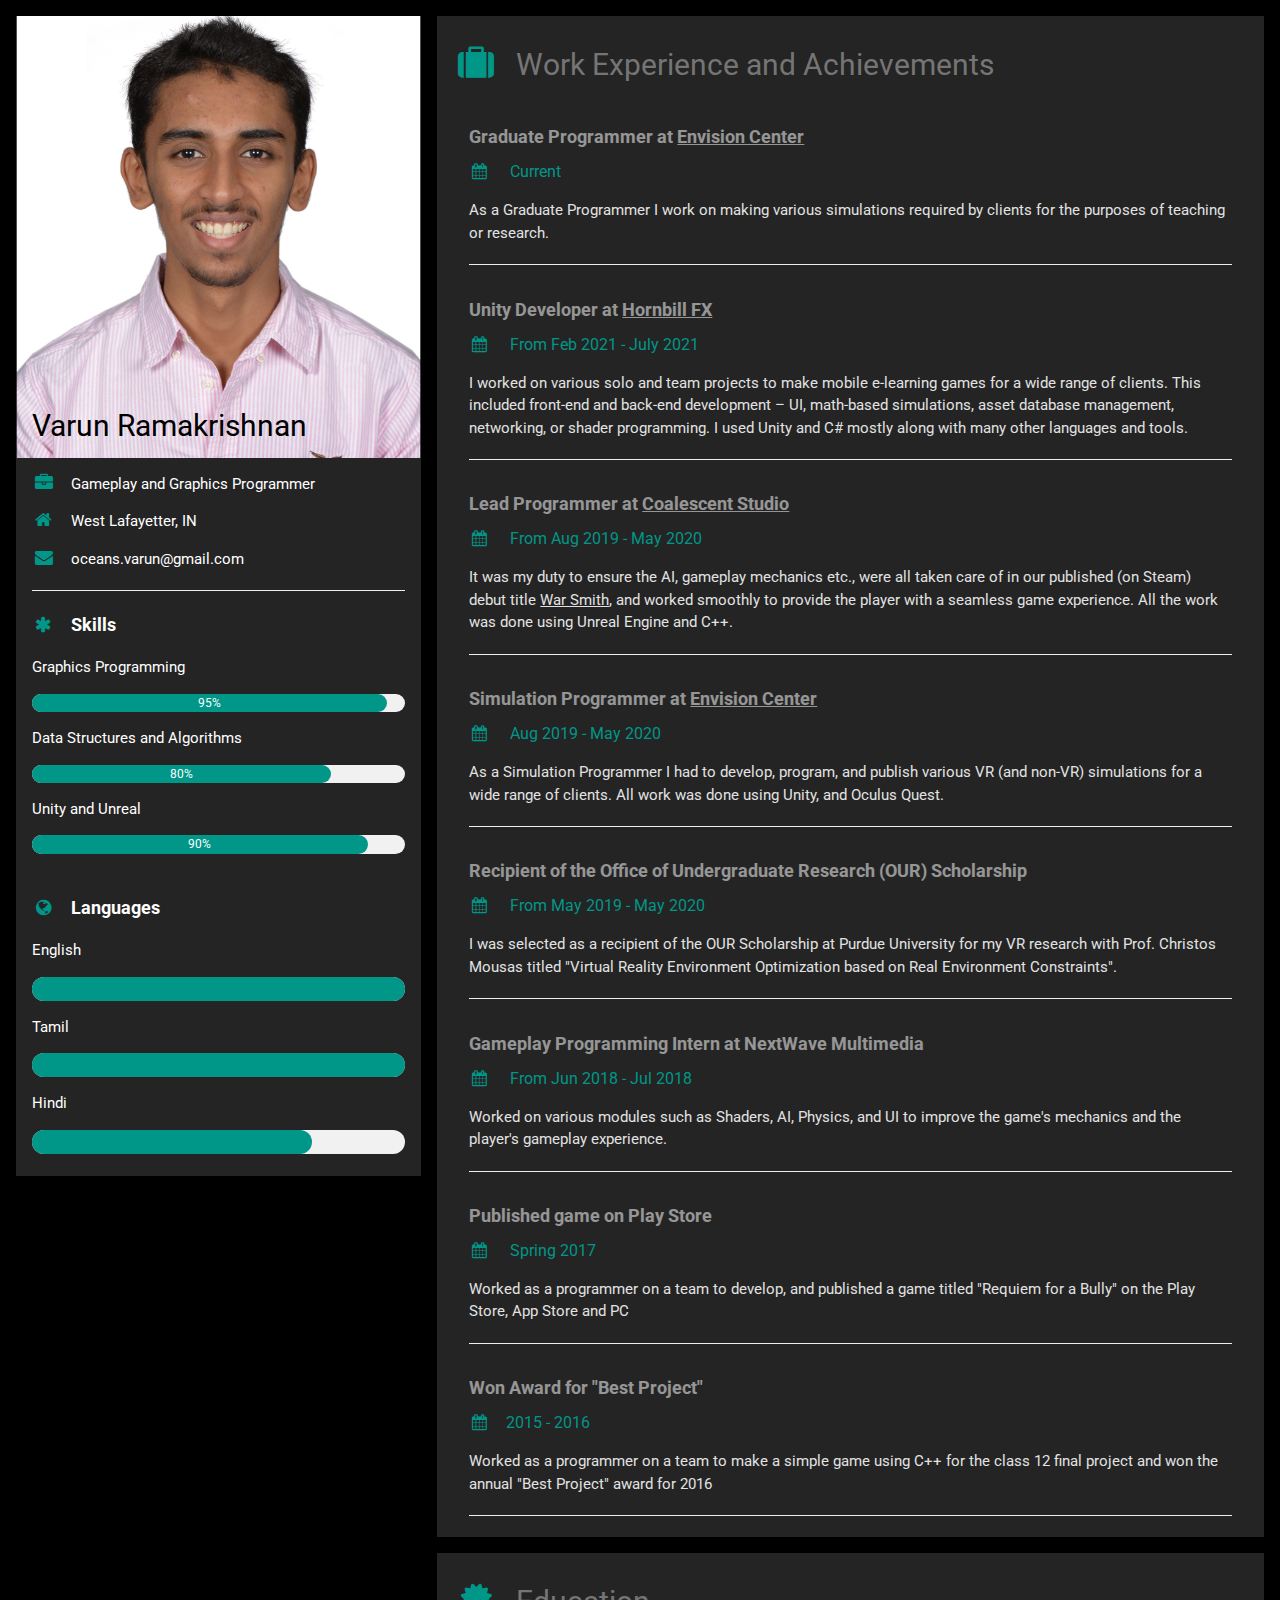
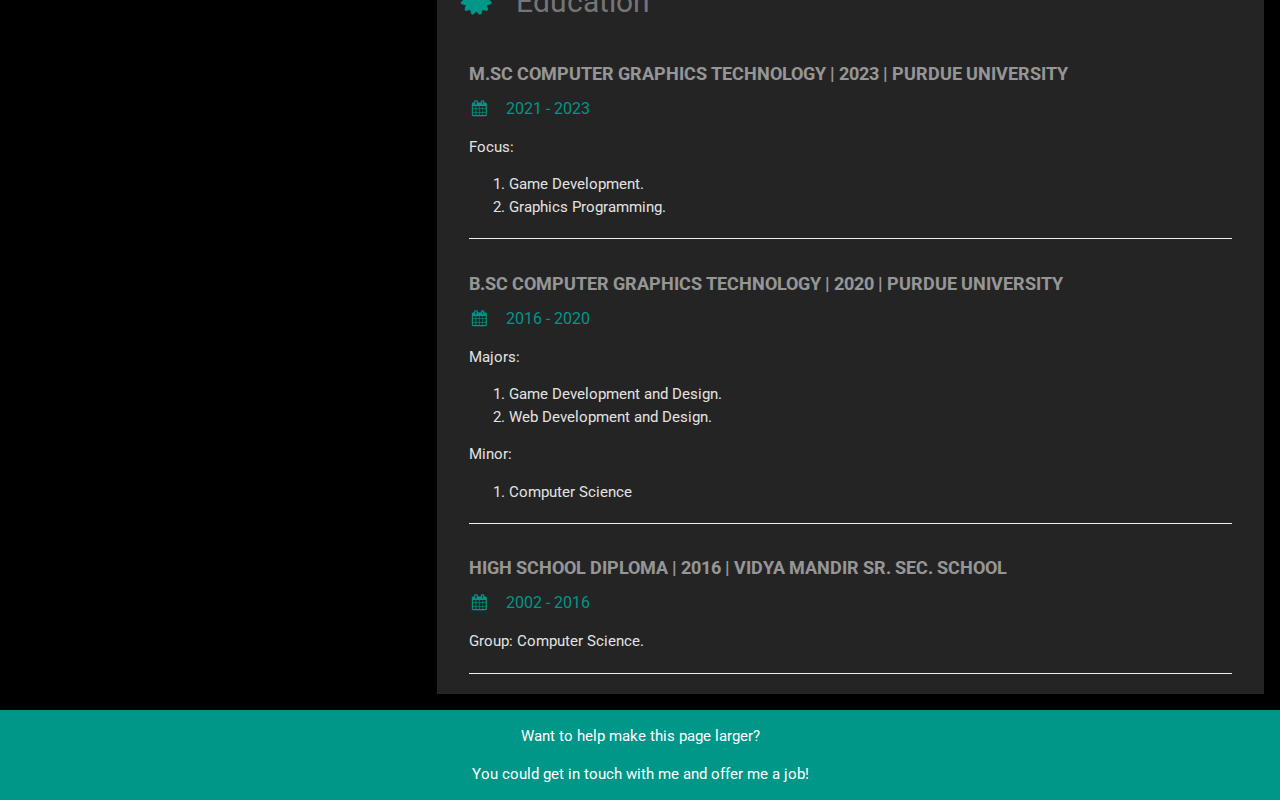
==== inner/Resume.html @ ffc676df "Updated year" ====
<!DOCTYPE html>
<html>
<title>My Resume</title>
<meta charset="UTF-8">
<meta name="viewport" content="width=device-width, initial-scale=1">
<link rel="stylesheet" href="https://www.w3schools.com/w3css/4/w3.css">
<link rel='stylesheet' href='https://fonts.googleapis.com/css?family=Roboto'>
<link rel="stylesheet" href="https://cdnjs.cloudflare.com/ajax/libs/font-awesome/4.7.0/css/font-awesome.min.css">
<style>
  html,body,h1,h2,h3,h4,h5,h6 {font-family: "Roboto", sans-serif}
  body, html{
    background-color: black;
		color: rgb(226, 226, 226);
  }
  .grey {
    background-color: rgb(36, 36, 36);
  }
</style>
<body>

<!-- Page Container -->
<div class="w3-content w3-margin-top" style="max-width:1400px;">

  <!-- The Grid -->
  <div class="w3-row-padding">
  
    <!-- Left Column -->
    <div class="w3-third">
    
      <div class="grey w3-text-white w3-card-4">
        <div class="w3-display-container">
          <img src="images/Resume.JPG" style="width:100%" alt="Varun Ramakrishnan">
          <div class="w3-display-bottomleft w3-container w3-text-black">
            <h2>Varun Ramakrishnan</h2>
          </div>
        </div>
        <div class="w3-container">
          <p><i class="fa fa-briefcase fa-fw w3-margin-right w3-large w3-text-teal"></i>Gameplay and Graphics Programmer</p>
          <p><i class="fa fa-home fa-fw w3-margin-right w3-large w3-text-teal"></i>West Lafayetter, IN</p>
          <p><i class="fa fa-envelope fa-fw w3-margin-right w3-large w3-text-teal"></i>oceans.varun@gmail.com</p>
          <hr/>

          <p class="w3-large"><b><i class="fa fa-asterisk fa-fw w3-margin-right w3-text-teal"></i>Skills</b></p>
          <p>Graphics Programming</p>
          <div class="w3-light-grey w3-round-xlarge w3-small">
            <div class="w3-container w3-center w3-round-xlarge w3-teal" style="width:95%">95%</div>
          </div>
          <p>Data Structures and Algorithms</p>
          <div class="w3-light-grey w3-round-xlarge w3-small">
            <div class="w3-container w3-center w3-round-xlarge w3-teal" style="width:80%">80%</div>
          </div>
          <p>Unity and Unreal</p>
          <div class="w3-light-grey w3-round-xlarge w3-small">
            <div class="w3-container w3-center w3-round-xlarge w3-teal" style="width:90%">90%</div>
          </div>
          <br>
          <p class="w3-large w3-text-theme"><b><i class="fa fa-globe fa-fw w3-margin-right w3-text-teal"></i>Languages</b></p>
          <p>English</p>
          <div class="w3-light-grey w3-round-xlarge">
            <div class="w3-round-xlarge w3-teal" style="height:24px;width:100%"></div>
          </div>
          <p>Tamil</p>
          <div class="w3-light-grey w3-round-xlarge">
            <div class="w3-round-xlarge w3-teal" style="height:24px;width:100%"></div>
          </div>
          <p>Hindi</p>
          <div class="w3-light-grey w3-round-xlarge">
            <div class="w3-round-xlarge w3-teal" style="height:24px;width:75%"></div>
          </div>
          <br>
        </div>
      </div><br>

    <!-- End Left Column -->
    </div>

    <!-- Right Column -->
    <div class="w3-twothird">
    
      <div class="grey w3-container w3-card-2 w3-margin-bottom">
        <h2 class="w3-text-grey w3-padding-16"><i class="fa fa-suitcase fa-fw w3-margin-right w3-xxlarge w3-text-teal"></i>Work Experience and Achievements</h2>
        <div class="w3-container">
          <h5 class="w3-opacity"><b>Graduate Programmer at <a href="https://www.ecshowcase.com/">Envision Center</a></b></h5>
          <h6 class="w3-text-teal"><i class="fa fa-calendar fa-fw w3-margin-right"></i> Current </h6>
          <p>As a Graduate Programmer I work on making various simulations required by clients for the purposes of teaching or research.</p>
          <hr/>
        </div>
        <div class="w3-container">
          <h5 class="w3-opacity"><b>Unity Developer at <a href="https://www.hornbillfx.com/">Hornbill FX</a></b></h5>
          <h6 class="w3-text-teal"><i class="fa fa-calendar fa-fw w3-margin-right"></i> From Feb 2021 - July 2021</h6>
          <p>I worked on various solo and team projects to make mobile e-learning games for a wide range of clients. This included front-end and back-end development – UI, 
            math-based simulations, asset database management, networking, or shader programming. I used Unity and C# mostly along with many other languages and tools.</p>
          <hr/>
        </div>
        <div class="w3-container">
          <h5 class="w3-opacity"><b>Lead Programmer at <a href="http://coalescentstudio.com/">Coalescent Studio</a></b></h5>
          <h6 class="w3-text-teal"><i class="fa fa-calendar fa-fw w3-margin-right"></i> From Aug 2019 - May 2020</h6>
          <p>It was my duty to ensure the AI, gameplay mechanics etc., were all taken care of in our
            published (on Steam) debut title <a href="https://store.steampowered.com/app/1269250/War_Smith/">War Smith</a>, and worked smoothly to provide the player with
            a seamless game experience. All the work was done using Unreal Engine and C++.</p>
          <hr/>
        </div>
        <div class="w3-container">
          <h5 class="w3-opacity"><b>Simulation Programmer at <a href="https://www.ecshowcase.com/">Envision Center</a></b></h5>
          <h6 class="w3-text-teal"><i class="fa fa-calendar fa-fw w3-margin-right"></i> Aug 2019 - May 2020</h6>
          <p>As a Simulation Programmer I had to develop, program, and publish various VR (and non-VR)
            simulations for a wide range of clients. All work was done using Unity, and Oculus Quest.</p>
          <hr/>
        </div>
        <div class="w3-container">
          <h5 class="w3-opacity"><b>Recipient of the Office of Undergraduate Research (OUR) Scholarship</b></h5>
          <h6 class="w3-text-teal"><i class="fa fa-calendar fa-fw w3-margin-right"></i> From May 2019 - May 2020</h6>
          <p> I was selected as a recipient of the OUR Scholarship at Purdue University for my VR research with Prof. Christos Mousas
            titled "Virtual Reality Environment Optimization based on Real Environment Constraints".</p>
          <hr/>
        </div>
        <div class="w3-container">
          <h5 class="w3-opacity"><b>Gameplay Programming Intern at NextWave Multimedia</b></h5>
          <h6 class="w3-text-teal"><i class="fa fa-calendar fa-fw w3-margin-right"></i> From Jun 2018 - Jul 2018</h6>
          <p> Worked on various modules such as Shaders, AI, Physics, and UI to improve the game's mechanics and the player's gameplay experience.</p>
          <hr/>
        </div>
        <div class="w3-container">
          <h5 class="w3-opacity"><b>Published game on Play Store</b></h5>
          <h6 class="w3-text-teal"><i class="fa fa-calendar fa-fw w3-margin-right"></i> Spring 2017 </h6>
          <p>Worked as a programmer on a team to develop, and published a game titled "Requiem for a Bully" on the Play Store, App Store and PC</p>
          <hr/>
        </div>
        <div class="w3-container">
          <h5 class="w3-opacity"><b>Won Award for "Best Project"</b></h5>
          <h6 class="w3-text-teal"><i class="fa fa-calendar fa-fw w3-margin-right"></i>2015 - 2016</h6>
          <p>Worked as a programmer on a team to make a simple game using C++ for the class 12 final project and won the annual "Best Project" award for 2016</p>
          <hr/>
        </div>
      </div>

      <div class="grey w3-container w3-card-2">
        <h2 class="w3-text-grey w3-padding-16"><i class="fa fa-certificate fa-fw w3-margin-right w3-xxlarge w3-text-teal"></i>Education</h2>
        <div class="w3-container">
          <h5 class="w3-opacity"><b>M.SC COMPUTER GRAPHICS TECHNOLOGY | 2023 | PURDUE UNIVERSITY</b></h5>
          <h6 class="w3-text-teal"><i class="fa fa-calendar fa-fw w3-margin-right"></i>2021 - 2023</h6>
          <p>Focus:
            <ol>
              <li>Game Development.</li>
              <li>Graphics Programming.</li>
            </ol>
          </p>
          <hr/>
        </div>
        <div class="w3-container">
          <h5 class="w3-opacity"><b>B.SC COMPUTER GRAPHICS TECHNOLOGY | 2020 | PURDUE UNIVERSITY</b></h5>
          <h6 class="w3-text-teal"><i class="fa fa-calendar fa-fw w3-margin-right"></i>2016 - 2020</h6>
          <p>Majors:
            <ol>
              <li>Game Development and Design.</li>
              <li>Web Development and Design.</li>
            </ol>
          </p>
          <p>Minor:
            <ol>
              <li>Computer Science</li>
            </ol>
          </p>
          <hr/>
        </div>
        <div class="w3-container">
          <h5 class="w3-opacity"><b>HIGH SCHOOL DIPLOMA | 2016 | VIDYA MANDIR SR. SEC. SCHOOL</b></h5>
          <h6 class="w3-text-teal"><i class="fa fa-calendar fa-fw w3-margin-right"></i>2002 - 2016</h6>
          <p>Group: Computer Science.</p>
          <hr/>
        </div>
      </div>

    <!-- End Right Column -->
    </div>
    
  <!-- End Grid -->
  </div>
  
  <!-- End Page Container -->
</div>

<footer class="w3-container w3-teal w3-center w3-margin-top">
  <p>Want to help make this page larger?</p>
  <p>You could get in touch with me and offer me a job!</p>
</footer>

</body>
</html>
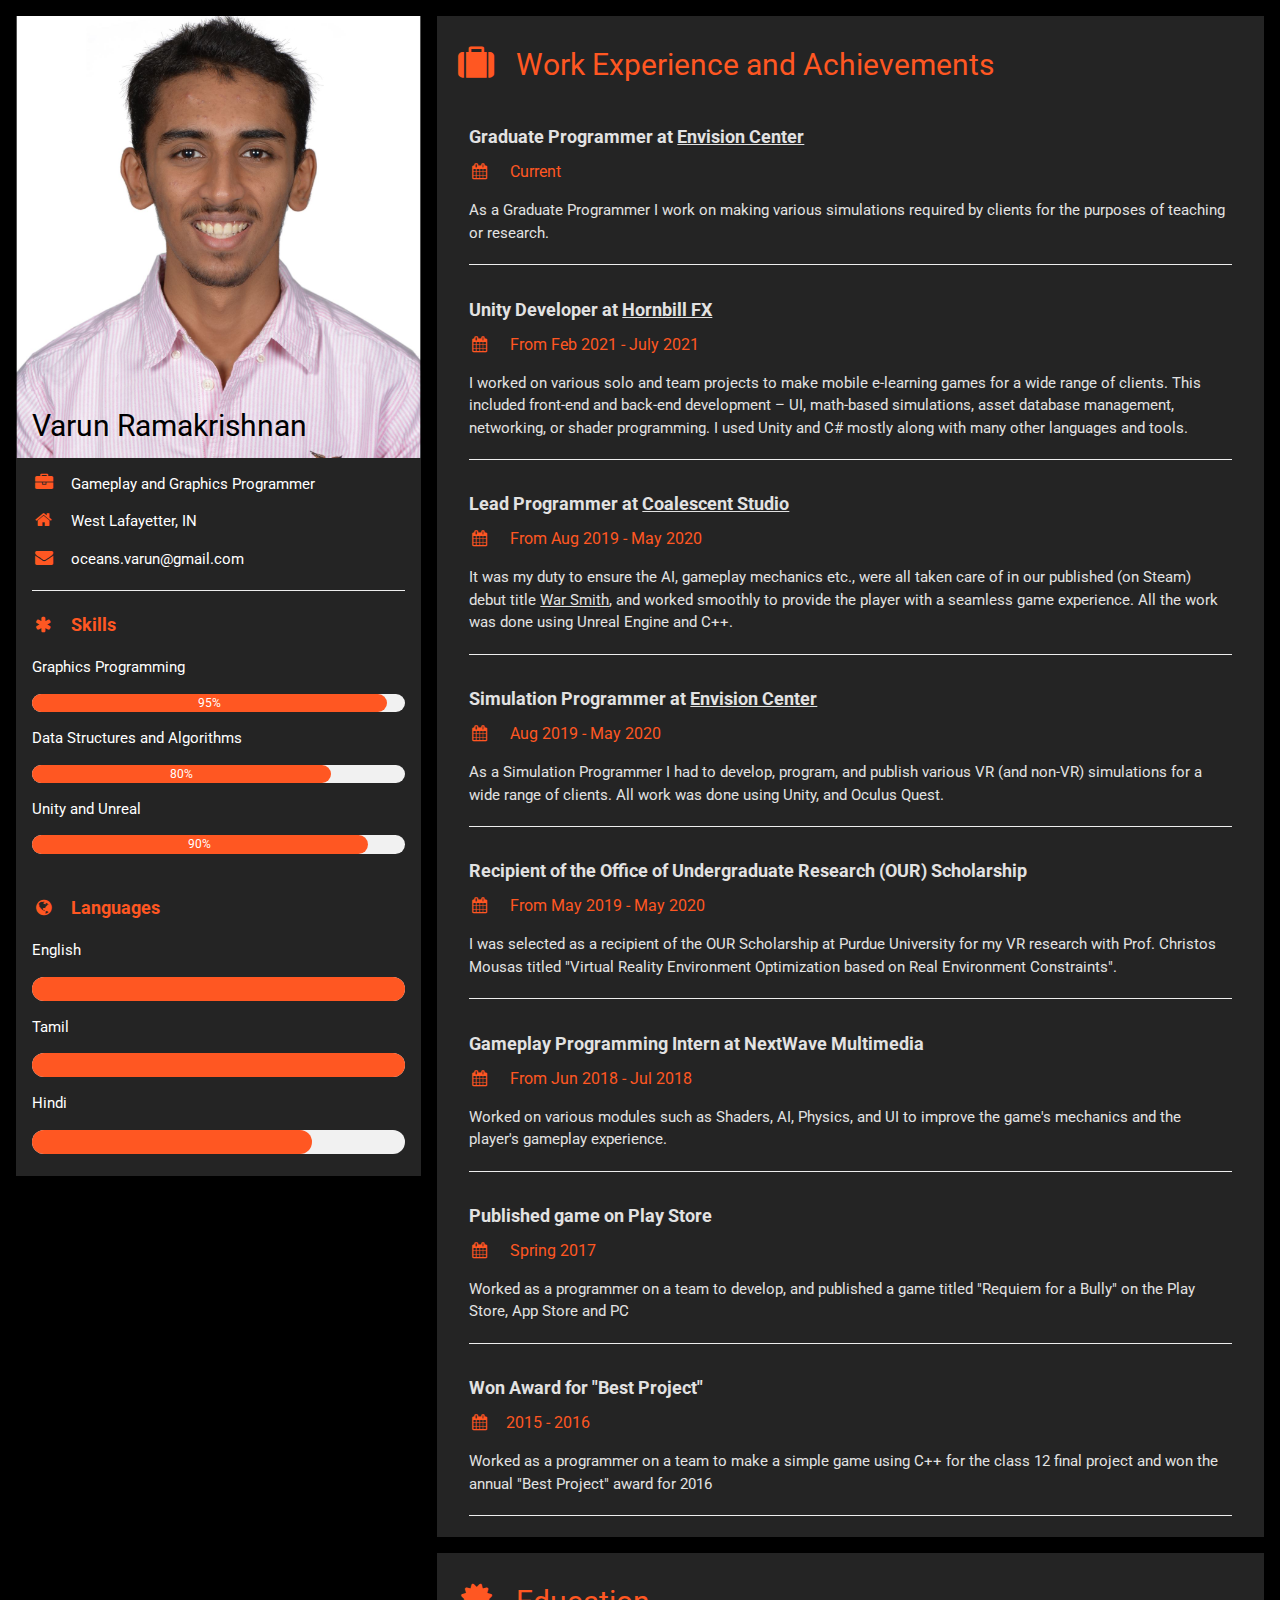
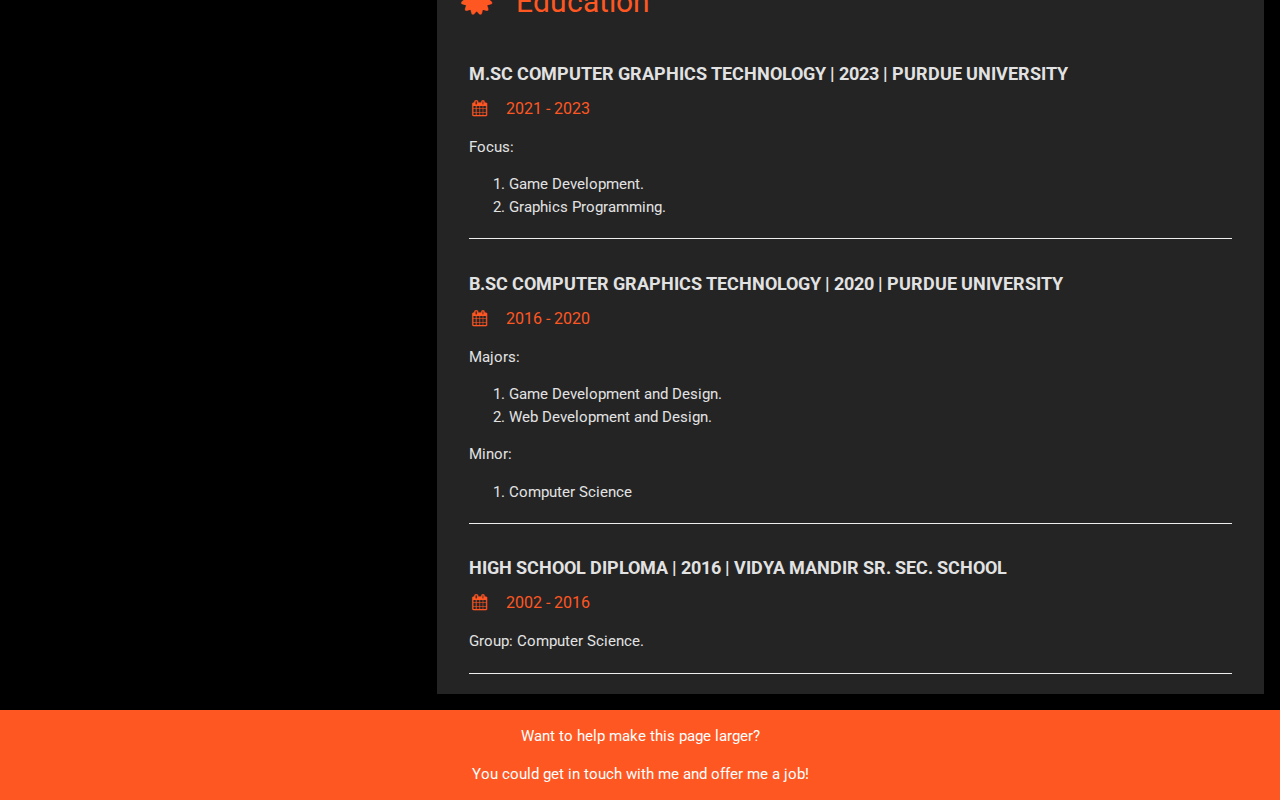
==== commit 83fd9a1a: "Updated dark mode" ====
--- a/inner/Resume.html
+++ b/inner/Resume.html
@@ -35,37 +35,37 @@
           </div>
         </div>
         <div class="w3-container">
-          <p><i class="fa fa-briefcase fa-fw w3-margin-right w3-large w3-text-teal"></i>Gameplay and Graphics Programmer</p>
-          <p><i class="fa fa-home fa-fw w3-margin-right w3-large w3-text-teal"></i>West Lafayetter, IN</p>
-          <p><i class="fa fa-envelope fa-fw w3-margin-right w3-large w3-text-teal"></i>oceans.varun@gmail.com</p>
+          <p><i class="fa fa-briefcase fa-fw w3-margin-right w3-large w3-text-deep-orange"></i>Gameplay and Graphics Programmer</p>
+          <p><i class="fa fa-home fa-fw w3-margin-right w3-large w3-text-deep-orange"></i>West Lafayetter, IN</p>
+          <p><i class="fa fa-envelope fa-fw w3-margin-right w3-large w3-text-deep-orange"></i>oceans.varun@gmail.com</p>
           <hr/>
 
-          <p class="w3-large"><b><i class="fa fa-asterisk fa-fw w3-margin-right w3-text-teal"></i>Skills</b></p>
+          <p class="w3-large w3-text-deep-orange"><b><i class="fa fa-asterisk fa-fw w3-margin-right w3-text-deep-orange"></i>Skills</b></p>
           <p>Graphics Programming</p>
           <div class="w3-light-grey w3-round-xlarge w3-small">
-            <div class="w3-container w3-center w3-round-xlarge w3-teal" style="width:95%">95%</div>
+            <div class="w3-container w3-center w3-round-xlarge w3-deep-orange" style="width:95%">95%</div>
           </div>
           <p>Data Structures and Algorithms</p>
           <div class="w3-light-grey w3-round-xlarge w3-small">
-            <div class="w3-container w3-center w3-round-xlarge w3-teal" style="width:80%">80%</div>
+            <div class="w3-container w3-center w3-round-xlarge w3-deep-orange" style="width:80%">80%</div>
           </div>
           <p>Unity and Unreal</p>
           <div class="w3-light-grey w3-round-xlarge w3-small">
-            <div class="w3-container w3-center w3-round-xlarge w3-teal" style="width:90%">90%</div>
+            <div class="w3-container w3-center w3-round-xlarge w3-deep-orange" style="width:90%">90%</div>
           </div>
           <br>
-          <p class="w3-large w3-text-theme"><b><i class="fa fa-globe fa-fw w3-margin-right w3-text-teal"></i>Languages</b></p>
+          <p class="w3-large w3-text-deep-orange"><b><i class="fa fa-globe fa-fw w3-margin-right w3-text-deep-orange"></i>Languages</b></p>
           <p>English</p>
           <div class="w3-light-grey w3-round-xlarge">
-            <div class="w3-round-xlarge w3-teal" style="height:24px;width:100%"></div>
+            <div class="w3-round-xlarge w3-deep-orange" style="height:24px;width:100%"></div>
           </div>
           <p>Tamil</p>
           <div class="w3-light-grey w3-round-xlarge">
-            <div class="w3-round-xlarge w3-teal" style="height:24px;width:100%"></div>
+            <div class="w3-round-xlarge w3-deep-orange" style="height:24px;width:100%"></div>
           </div>
           <p>Hindi</p>
           <div class="w3-light-grey w3-round-xlarge">
-            <div class="w3-round-xlarge w3-teal" style="height:24px;width:75%"></div>
+            <div class="w3-round-xlarge w3-deep-orange" style="height:24px;width:75%"></div>
           </div>
           <br>
         </div>
@@ -78,67 +78,67 @@
     <div class="w3-twothird">
     
       <div class="grey w3-container w3-card-2 w3-margin-bottom">
-        <h2 class="w3-text-grey w3-padding-16"><i class="fa fa-suitcase fa-fw w3-margin-right w3-xxlarge w3-text-teal"></i>Work Experience and Achievements</h2>
+        <h2 class="w3-text-deep-orange w3-padding-16"><i class="fa fa-suitcase fa-fw w3-margin-right w3-xxlarge w3-text-deep-orange"></i>Work Experience and Achievements</h2>
         <div class="w3-container">
-          <h5 class="w3-opacity"><b>Graduate Programmer at <a href="https://www.ecshowcase.com/">Envision Center</a></b></h5>
-          <h6 class="w3-text-teal"><i class="fa fa-calendar fa-fw w3-margin-right"></i> Current </h6>
+          <h5 ><b>Graduate Programmer at <a href="https://www.ecshowcase.com/">Envision Center</a></b></h5>
+          <h6 class="w3-text-deep-orange"><i class="fa fa-calendar fa-fw w3-margin-right"></i> Current </h6>
           <p>As a Graduate Programmer I work on making various simulations required by clients for the purposes of teaching or research.</p>
           <hr/>
         </div>
         <div class="w3-container">
-          <h5 class="w3-opacity"><b>Unity Developer at <a href="https://www.hornbillfx.com/">Hornbill FX</a></b></h5>
-          <h6 class="w3-text-teal"><i class="fa fa-calendar fa-fw w3-margin-right"></i> From Feb 2021 - July 2021</h6>
+          <h5 ><b>Unity Developer at <a href="https://www.hornbillfx.com/">Hornbill FX</a></b></h5>
+          <h6 class="w3-text-deep-orange"><i class="fa fa-calendar fa-fw w3-margin-right"></i> From Feb 2021 - July 2021</h6>
           <p>I worked on various solo and team projects to make mobile e-learning games for a wide range of clients. This included front-end and back-end development – UI, 
             math-based simulations, asset database management, networking, or shader programming. I used Unity and C# mostly along with many other languages and tools.</p>
           <hr/>
         </div>
         <div class="w3-container">
-          <h5 class="w3-opacity"><b>Lead Programmer at <a href="http://coalescentstudio.com/">Coalescent Studio</a></b></h5>
-          <h6 class="w3-text-teal"><i class="fa fa-calendar fa-fw w3-margin-right"></i> From Aug 2019 - May 2020</h6>
+          <h5 ><b>Lead Programmer at <a href="http://coalescentstudio.com/">Coalescent Studio</a></b></h5>
+          <h6 class="w3-text-deep-orange"><i class="fa fa-calendar fa-fw w3-margin-right"></i> From Aug 2019 - May 2020</h6>
           <p>It was my duty to ensure the AI, gameplay mechanics etc., were all taken care of in our
             published (on Steam) debut title <a href="https://store.steampowered.com/app/1269250/War_Smith/">War Smith</a>, and worked smoothly to provide the player with
             a seamless game experience. All the work was done using Unreal Engine and C++.</p>
           <hr/>
         </div>
         <div class="w3-container">
-          <h5 class="w3-opacity"><b>Simulation Programmer at <a href="https://www.ecshowcase.com/">Envision Center</a></b></h5>
-          <h6 class="w3-text-teal"><i class="fa fa-calendar fa-fw w3-margin-right"></i> Aug 2019 - May 2020</h6>
+          <h5 ><b>Simulation Programmer at <a href="https://www.ecshowcase.com/">Envision Center</a></b></h5>
+          <h6 class="w3-text-deep-orange"><i class="fa fa-calendar fa-fw w3-margin-right"></i> Aug 2019 - May 2020</h6>
           <p>As a Simulation Programmer I had to develop, program, and publish various VR (and non-VR)
             simulations for a wide range of clients. All work was done using Unity, and Oculus Quest.</p>
           <hr/>
         </div>
         <div class="w3-container">
-          <h5 class="w3-opacity"><b>Recipient of the Office of Undergraduate Research (OUR) Scholarship</b></h5>
-          <h6 class="w3-text-teal"><i class="fa fa-calendar fa-fw w3-margin-right"></i> From May 2019 - May 2020</h6>
+          <h5 ><b>Recipient of the Office of Undergraduate Research (OUR) Scholarship</b></h5>
+          <h6 class="w3-text-deep-orange"><i class="fa fa-calendar fa-fw w3-margin-right"></i> From May 2019 - May 2020</h6>
           <p> I was selected as a recipient of the OUR Scholarship at Purdue University for my VR research with Prof. Christos Mousas
             titled "Virtual Reality Environment Optimization based on Real Environment Constraints".</p>
           <hr/>
         </div>
         <div class="w3-container">
-          <h5 class="w3-opacity"><b>Gameplay Programming Intern at NextWave Multimedia</b></h5>
-          <h6 class="w3-text-teal"><i class="fa fa-calendar fa-fw w3-margin-right"></i> From Jun 2018 - Jul 2018</h6>
+          <h5 ><b>Gameplay Programming Intern at NextWave Multimedia</b></h5>
+          <h6 class="w3-text-deep-orange"><i class="fa fa-calendar fa-fw w3-margin-right"></i> From Jun 2018 - Jul 2018</h6>
           <p> Worked on various modules such as Shaders, AI, Physics, and UI to improve the game's mechanics and the player's gameplay experience.</p>
           <hr/>
         </div>
         <div class="w3-container">
-          <h5 class="w3-opacity"><b>Published game on Play Store</b></h5>
-          <h6 class="w3-text-teal"><i class="fa fa-calendar fa-fw w3-margin-right"></i> Spring 2017 </h6>
+          <h5 ><b>Published game on Play Store</b></h5>
+          <h6 class="w3-text-deep-orange"><i class="fa fa-calendar fa-fw w3-margin-right"></i> Spring 2017 </h6>
           <p>Worked as a programmer on a team to develop, and published a game titled "Requiem for a Bully" on the Play Store, App Store and PC</p>
           <hr/>
         </div>
         <div class="w3-container">
-          <h5 class="w3-opacity"><b>Won Award for "Best Project"</b></h5>
-          <h6 class="w3-text-teal"><i class="fa fa-calendar fa-fw w3-margin-right"></i>2015 - 2016</h6>
+          <h5 ><b>Won Award for "Best Project"</b></h5>
+          <h6 class="w3-text-deep-orange"><i class="fa fa-calendar fa-fw w3-margin-right"></i>2015 - 2016</h6>
           <p>Worked as a programmer on a team to make a simple game using C++ for the class 12 final project and won the annual "Best Project" award for 2016</p>
           <hr/>
         </div>
       </div>
 
       <div class="grey w3-container w3-card-2">
-        <h2 class="w3-text-grey w3-padding-16"><i class="fa fa-certificate fa-fw w3-margin-right w3-xxlarge w3-text-teal"></i>Education</h2>
+        <h2 class="w3-text-deep-orange w3-padding-16"><i class="fa fa-certificate fa-fw w3-margin-right w3-xxlarge w3-text-deep-orange"></i>Education</h2>
         <div class="w3-container">
-          <h5 class="w3-opacity"><b>M.SC COMPUTER GRAPHICS TECHNOLOGY | 2023 | PURDUE UNIVERSITY</b></h5>
-          <h6 class="w3-text-teal"><i class="fa fa-calendar fa-fw w3-margin-right"></i>2021 - 2023</h6>
+          <h5 ><b>M.SC COMPUTER GRAPHICS TECHNOLOGY | 2023 | PURDUE UNIVERSITY</b></h5>
+          <h6 class="w3-text-deep-orange"><i class="fa fa-calendar fa-fw w3-margin-right"></i>2021 - 2023</h6>
           <p>Focus:
             <ol>
               <li>Game Development.</li>
@@ -148,8 +148,8 @@
           <hr/>
         </div>
         <div class="w3-container">
-          <h5 class="w3-opacity"><b>B.SC COMPUTER GRAPHICS TECHNOLOGY | 2020 | PURDUE UNIVERSITY</b></h5>
-          <h6 class="w3-text-teal"><i class="fa fa-calendar fa-fw w3-margin-right"></i>2016 - 2020</h6>
+          <h5 ><b>B.SC COMPUTER GRAPHICS TECHNOLOGY | 2020 | PURDUE UNIVERSITY</b></h5>
+          <h6 class="w3-text-deep-orange"><i class="fa fa-calendar fa-fw w3-margin-right"></i>2016 - 2020</h6>
           <p>Majors:
             <ol>
               <li>Game Development and Design.</li>
@@ -164,8 +164,8 @@
           <hr/>
         </div>
         <div class="w3-container">
-          <h5 class="w3-opacity"><b>HIGH SCHOOL DIPLOMA | 2016 | VIDYA MANDIR SR. SEC. SCHOOL</b></h5>
-          <h6 class="w3-text-teal"><i class="fa fa-calendar fa-fw w3-margin-right"></i>2002 - 2016</h6>
+          <h5 ><b>HIGH SCHOOL DIPLOMA | 2016 | VIDYA MANDIR SR. SEC. SCHOOL</b></h5>
+          <h6 class="w3-text-deep-orange"><i class="fa fa-calendar fa-fw w3-margin-right"></i>2002 - 2016</h6>
           <p>Group: Computer Science.</p>
           <hr/>
         </div>
@@ -180,7 +180,7 @@
   <!-- End Page Container -->
 </div>
 
-<footer class="w3-container w3-teal w3-center w3-margin-top">
+<footer class="w3-container w3-deep-orange w3-center w3-margin-top">
   <p>Want to help make this page larger?</p>
   <p>You could get in touch with me and offer me a job!</p>
 </footer>
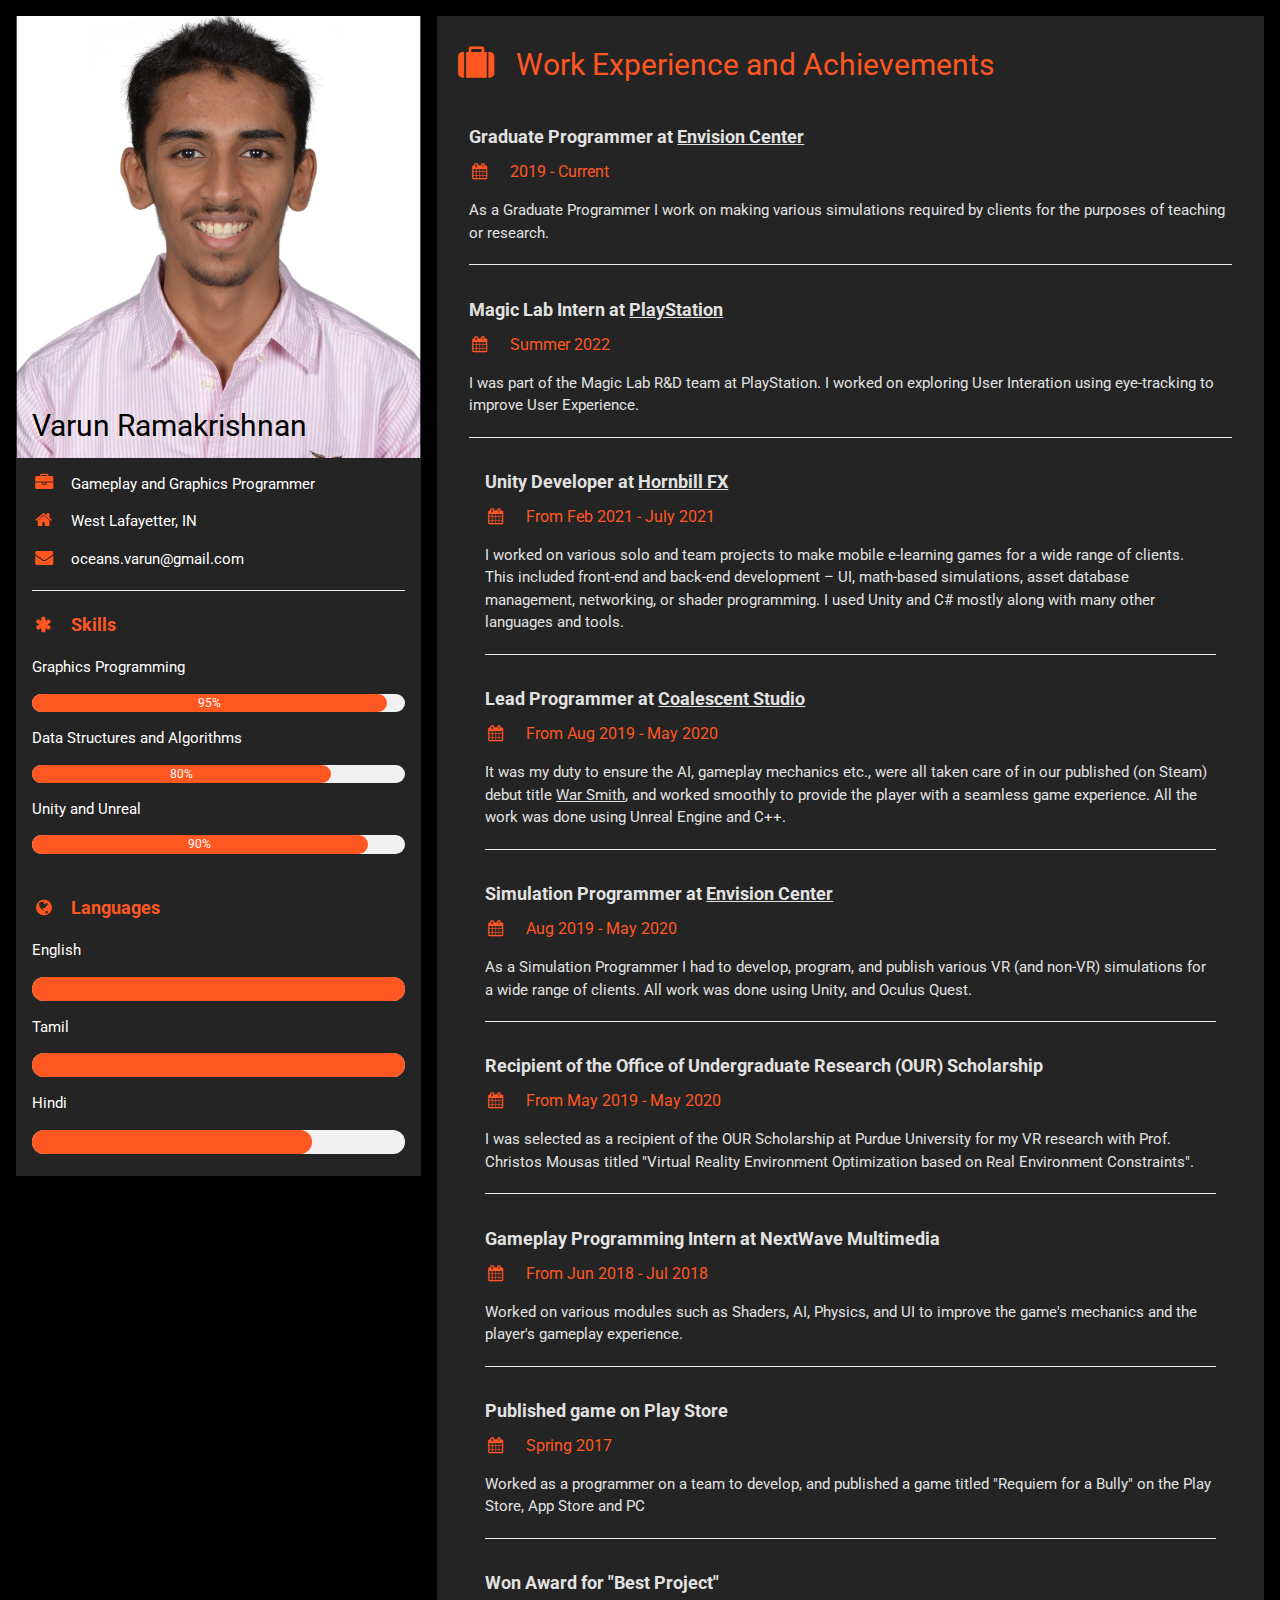
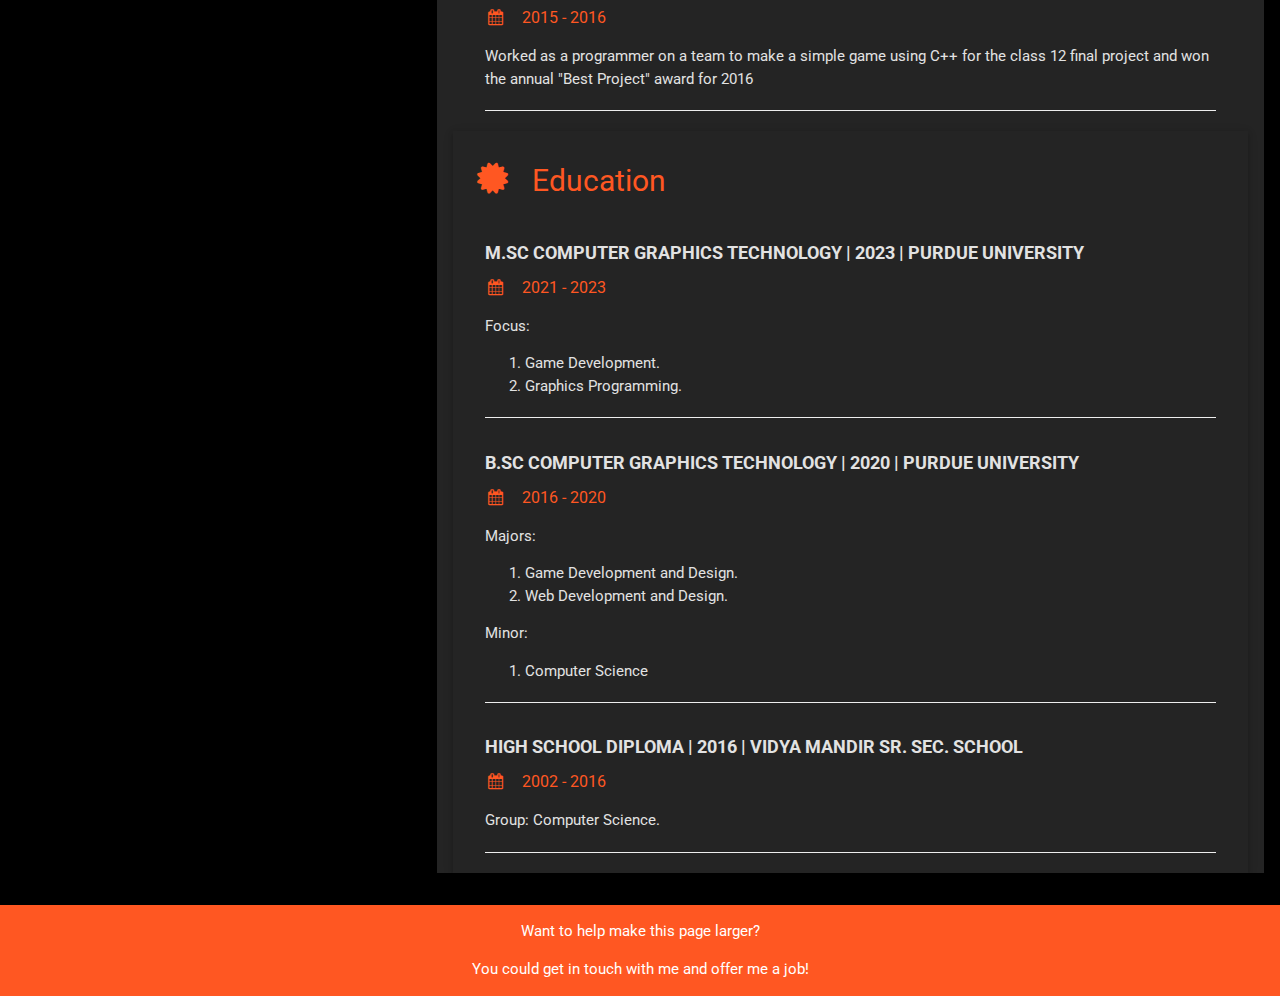
==== commit cae4f34c: "Added PlayStation info" ====
--- a/inner/Resume.html
+++ b/inner/Resume.html
@@ -81,10 +81,17 @@
         <h2 class="w3-text-deep-orange w3-padding-16"><i class="fa fa-suitcase fa-fw w3-margin-right w3-xxlarge w3-text-deep-orange"></i>Work Experience and Achievements</h2>
         <div class="w3-container">
           <h5 ><b>Graduate Programmer at <a href="https://www.ecshowcase.com/">Envision Center</a></b></h5>
-          <h6 class="w3-text-deep-orange"><i class="fa fa-calendar fa-fw w3-margin-right"></i> Current </h6>
+          <h6 class="w3-text-deep-orange"><i class="fa fa-calendar fa-fw w3-margin-right"></i> 2019 - Current </h6>
           <p>As a Graduate Programmer I work on making various simulations required by clients for the purposes of teaching or research.</p>
           <hr/>
         </div>
+        <div class="w3-container">
+          <h5 ><b>Magic Lab Intern at <a href="https://www.playstation.com/">PlayStation</a></b></h5>
+          <h6 class="w3-text-deep-orange"><i class="fa fa-calendar fa-fw w3-margin-right"></i> Summer 2022 </h6>
+          <p>I was part of the Magic Lab R&D team at PlayStation. I worked on exploring User Interation using eye-tracking to improve User Experience.</p>
+          <hr/>
+        </div>
+        <div class="w3-container">
         <div class="w3-container">
           <h5 ><b>Unity Developer at <a href="https://www.hornbillfx.com/">Hornbill FX</a></b></h5>
           <h6 class="w3-text-deep-orange"><i class="fa fa-calendar fa-fw w3-margin-right"></i> From Feb 2021 - July 2021</h6>
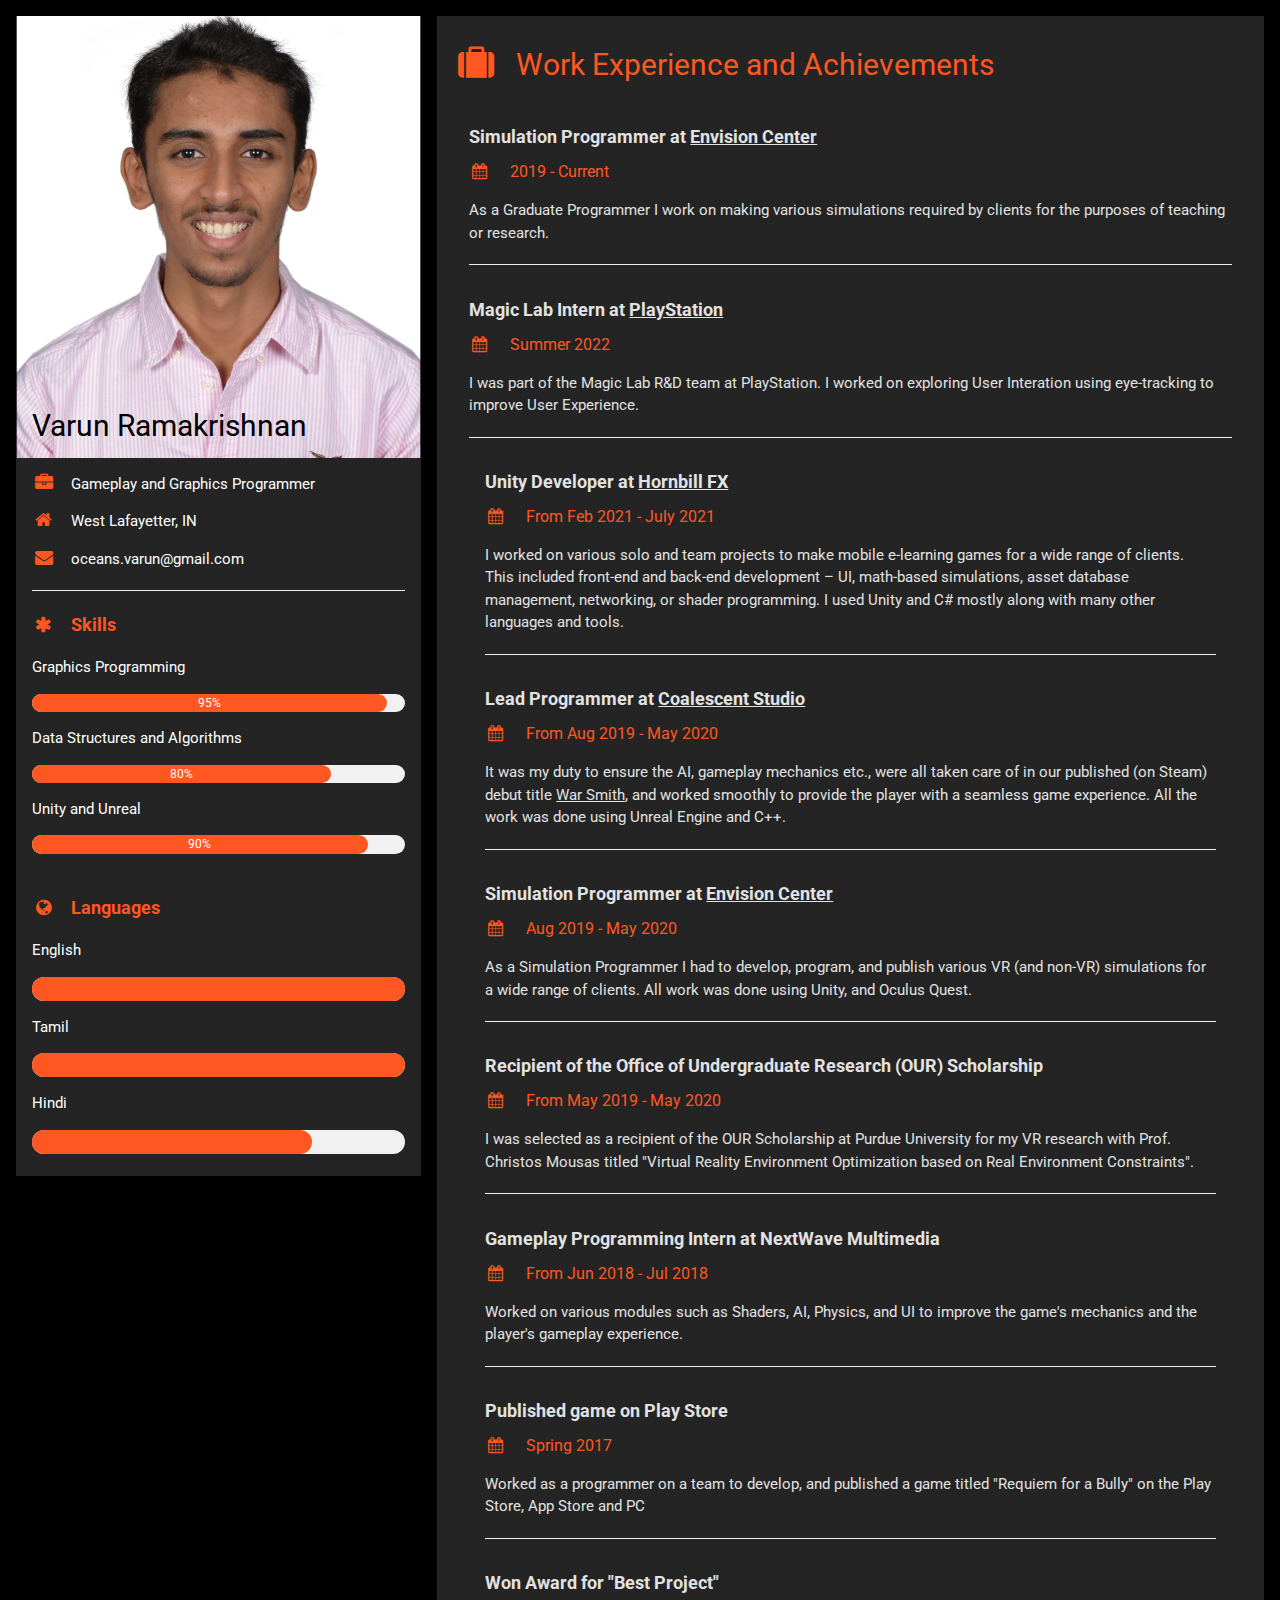
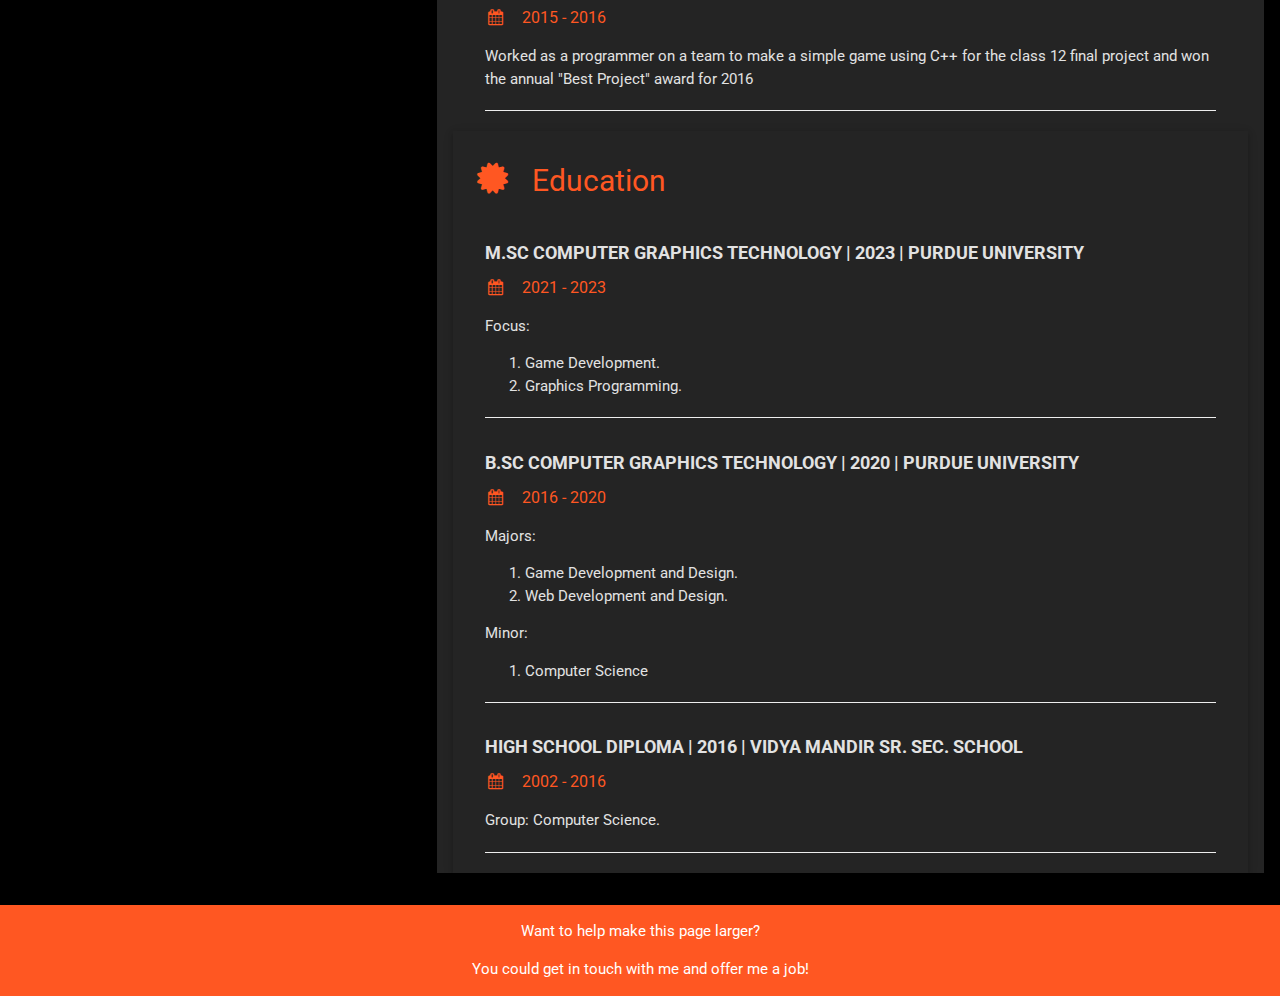
==== commit f78a0615: "Formatting updates" ====
--- a/inner/Resume.html
+++ b/inner/Resume.html
@@ -7,190 +7,222 @@
 <link rel='stylesheet' href='https://fonts.googleapis.com/css?family=Roboto'>
 <link rel="stylesheet" href="https://cdnjs.cloudflare.com/ajax/libs/font-awesome/4.7.0/css/font-awesome.min.css">
 <style>
-  html,body,h1,h2,h3,h4,h5,h6 {font-family: "Roboto", sans-serif}
-  body, html{
+  html,
+  body,
+  h1,
+  h2,
+  h3,
+  h4,
+  h5,
+  h6 {
+    font-family: "Roboto", sans-serif
+  }
+
+  body,
+  html {
     background-color: black;
-		color: rgb(226, 226, 226);
+    color: rgb(226, 226, 226);
   }
+
   .grey {
     background-color: rgb(36, 36, 36);
   }
 </style>
+
 <body>
 
-<!-- Page Container -->
-<div class="w3-content w3-margin-top" style="max-width:1400px;">
-
-  <!-- The Grid -->
-  <div class="w3-row-padding">
-  
-    <!-- Left Column -->
-    <div class="w3-third">
-    
-      <div class="grey w3-text-white w3-card-4">
-        <div class="w3-display-container">
-          <img src="images/Resume.JPG" style="width:100%" alt="Varun Ramakrishnan">
-          <div class="w3-display-bottomleft w3-container w3-text-black">
-            <h2>Varun Ramakrishnan</h2>
-          </div>
+  <!-- Page Container -->
+  <div class="w3-content w3-margin-top" style="max-width:1400px;">
+
+    <!-- The Grid -->
+    <div class="w3-row-padding">
+
+      <!-- Left Column -->
+      <div class="w3-third">
+
+        <div class="grey w3-text-white w3-card-4">
+          <div class="w3-display-container">
+            <img src="images/Resume.JPG" style="width:100%" alt="Varun Ramakrishnan">
+            <div class="w3-display-bottomleft w3-container w3-text-black">
+              <h2>Varun Ramakrishnan</h2>
+            </div>
+          </div>
+          <div class="w3-container">
+            <p><i class="fa fa-briefcase fa-fw w3-margin-right w3-large w3-text-deep-orange"></i>Gameplay and Graphics
+              Programmer</p>
+            <p><i class="fa fa-home fa-fw w3-margin-right w3-large w3-text-deep-orange"></i>West Lafayetter, IN</p>
+            <p><i class="fa fa-envelope fa-fw w3-margin-right w3-large w3-text-deep-orange"></i>oceans.varun@gmail.com
+            </p>
+            <hr />
+
+            <p class="w3-large w3-text-deep-orange"><b><i
+                  class="fa fa-asterisk fa-fw w3-margin-right w3-text-deep-orange"></i>Skills</b></p>
+            <p>Graphics Programming</p>
+            <div class="w3-light-grey w3-round-xlarge w3-small">
+              <div class="w3-container w3-center w3-round-xlarge w3-deep-orange" style="width:95%">95%</div>
+            </div>
+            <p>Data Structures and Algorithms</p>
+            <div class="w3-light-grey w3-round-xlarge w3-small">
+              <div class="w3-container w3-center w3-round-xlarge w3-deep-orange" style="width:80%">80%</div>
+            </div>
+            <p>Unity and Unreal</p>
+            <div class="w3-light-grey w3-round-xlarge w3-small">
+              <div class="w3-container w3-center w3-round-xlarge w3-deep-orange" style="width:90%">90%</div>
+            </div>
+            <br>
+            <p class="w3-large w3-text-deep-orange"><b><i
+                  class="fa fa-globe fa-fw w3-margin-right w3-text-deep-orange"></i>Languages</b></p>
+            <p>English</p>
+            <div class="w3-light-grey w3-round-xlarge">
+              <div class="w3-round-xlarge w3-deep-orange" style="height:24px;width:100%"></div>
+            </div>
+            <p>Tamil</p>
+            <div class="w3-light-grey w3-round-xlarge">
+              <div class="w3-round-xlarge w3-deep-orange" style="height:24px;width:100%"></div>
+            </div>
+            <p>Hindi</p>
+            <div class="w3-light-grey w3-round-xlarge">
+              <div class="w3-round-xlarge w3-deep-orange" style="height:24px;width:75%"></div>
+            </div><br>
+          </div>
+        </div><br>
+        <!-- End Left Column -->
+      </div>
+
+      <!-- Right Column -->
+      <div class="w3-twothird">
+        <div class="grey w3-container w3-card-2 w3-margin-bottom">
+          <h2 class="w3-text-deep-orange w3-padding-16"><i
+              class="fa fa-suitcase fa-fw w3-margin-right w3-xxlarge w3-text-deep-orange"></i>Work Experience and
+            Achievements</h2>
+          <div class="w3-container">
+            <h5><b>Simulation Programmer at <a href="https://www.ecshowcase.com/">Envision Center</a></b></h5>
+            <h6 class="w3-text-deep-orange"><i class="fa fa-calendar fa-fw w3-margin-right"></i> 2019 - Current </h6>
+            <p>As a Graduate Programmer I work on making various simulations required by clients for the purposes of
+              teaching or research.</p>
+            <hr />
+          </div>
+          <div class="w3-container">
+            <h5><b>Magic Lab Intern at <a href="https://www.playstation.com/">PlayStation</a></b></h5>
+            <h6 class="w3-text-deep-orange"><i class="fa fa-calendar fa-fw w3-margin-right"></i> Summer 2022 </h6>
+            <p>I was part of the Magic Lab R&D team at PlayStation. I worked on exploring User Interation using
+              eye-tracking to improve User Experience.</p>
+            <hr />
+          </div>
+          <div class="w3-container">
+            <div class="w3-container">
+              <h5><b>Unity Developer at <a href="https://www.hornbillfx.com/">Hornbill FX</a></b></h5>
+              <h6 class="w3-text-deep-orange"><i class="fa fa-calendar fa-fw w3-margin-right"></i> From Feb 2021 - July
+                2021</h6>
+              <p>I worked on various solo and team projects to make mobile e-learning games for a wide range of clients.
+                This included front-end and back-end development – UI,
+                math-based simulations, asset database management, networking, or shader programming. I used Unity and
+                C# mostly along with many other languages and tools.</p>
+              <hr />
+            </div>
+            <div class="w3-container">
+              <h5><b>Lead Programmer at <a href="http://coalescentstudio.com/">Coalescent Studio</a></b></h5>
+              <h6 class="w3-text-deep-orange"><i class="fa fa-calendar fa-fw w3-margin-right"></i> From Aug 2019 - May
+                2020</h6>
+              <p>It was my duty to ensure the AI, gameplay mechanics etc., were all taken care of in our
+                published (on Steam) debut title <a href="https://store.steampowered.com/app/1269250/War_Smith/">War
+                  Smith</a>, and worked smoothly to provide the player with
+                a seamless game experience. All the work was done using Unreal Engine and C++.</p>
+              <hr />
+            </div>
+            <div class="w3-container">
+              <h5><b>Simulation Programmer at <a href="https://www.ecshowcase.com/">Envision Center</a></b></h5>
+              <h6 class="w3-text-deep-orange"><i class="fa fa-calendar fa-fw w3-margin-right"></i> Aug 2019 - May 2020
+              </h6>
+              <p>As a Simulation Programmer I had to develop, program, and publish various VR (and non-VR)
+                simulations for a wide range of clients. All work was done using Unity, and Oculus Quest.</p>
+              <hr />
+            </div>
+            <div class="w3-container">
+              <h5><b>Recipient of the Office of Undergraduate Research (OUR) Scholarship</b></h5>
+              <h6 class="w3-text-deep-orange"><i class="fa fa-calendar fa-fw w3-margin-right"></i> From May 2019 - May
+                2020</h6>
+              <p> I was selected as a recipient of the OUR Scholarship at Purdue University for my VR research with
+                Prof. Christos Mousas
+                titled "Virtual Reality Environment Optimization based on Real Environment Constraints".</p>
+              <hr />
+            </div>
+            <div class="w3-container">
+              <h5><b>Gameplay Programming Intern at NextWave Multimedia</b></h5>
+              <h6 class="w3-text-deep-orange"><i class="fa fa-calendar fa-fw w3-margin-right"></i> From Jun 2018 - Jul
+                2018</h6>
+              <p> Worked on various modules such as Shaders, AI, Physics, and UI to improve the game's mechanics and the
+                player's gameplay experience.</p>
+              <hr />
+            </div>
+            <div class="w3-container">
+              <h5><b>Published game on Play Store</b></h5>
+              <h6 class="w3-text-deep-orange"><i class="fa fa-calendar fa-fw w3-margin-right"></i> Spring 2017 </h6>
+              <p>Worked as a programmer on a team to develop, and published a game titled "Requiem for a Bully" on the
+                Play Store, App Store and PC</p>
+              <hr />
+            </div>
+            <div class="w3-container">
+              <h5><b>Won Award for "Best Project"</b></h5>
+              <h6 class="w3-text-deep-orange"><i class="fa fa-calendar fa-fw w3-margin-right"></i>2015 - 2016</h6>
+              <p>Worked as a programmer on a team to make a simple game using C++ for the class 12 final project and won
+                the annual "Best Project" award for 2016</p>
+              <hr />
+            </div>
+          </div>
+
+          <div class="grey w3-container w3-card-2">
+            <h2 class="w3-text-deep-orange w3-padding-16"><i
+                class="fa fa-certificate fa-fw w3-margin-right w3-xxlarge w3-text-deep-orange"></i>Education</h2>
+            <div class="w3-container">
+              <h5><b>M.SC COMPUTER GRAPHICS TECHNOLOGY | 2023 | PURDUE UNIVERSITY</b></h5>
+              <h6 class="w3-text-deep-orange"><i class="fa fa-calendar fa-fw w3-margin-right"></i>2021 - 2023</h6>
+              <p>Focus:
+              <ol>
+                <li>Game Development.</li>
+                <li>Graphics Programming.</li>
+              </ol>
+              </p>
+              <hr />
+            </div>
+            <div class="w3-container">
+              <h5><b>B.SC COMPUTER GRAPHICS TECHNOLOGY | 2020 | PURDUE UNIVERSITY</b></h5>
+              <h6 class="w3-text-deep-orange"><i class="fa fa-calendar fa-fw w3-margin-right"></i>2016 - 2020</h6>
+              <p>Majors:
+              <ol>
+                <li>Game Development and Design.</li>
+                <li>Web Development and Design.</li>
+              </ol>
+              </p>
+              <p>Minor:
+              <ol>
+                <li>Computer Science</li>
+              </ol>
+              </p>
+              <hr />
+            </div>
+            <div class="w3-container">
+              <h5><b>HIGH SCHOOL DIPLOMA | 2016 | VIDYA MANDIR SR. SEC. SCHOOL</b></h5>
+              <h6 class="w3-text-deep-orange"><i class="fa fa-calendar fa-fw w3-margin-right"></i>2002 - 2016</h6>
+              <p>Group: Computer Science.</p>
+              <hr />
+            </div>
+          </div>
+
+          <!-- End Right Column -->
         </div>
-        <div class="w3-container">
-          <p><i class="fa fa-briefcase fa-fw w3-margin-right w3-large w3-text-deep-orange"></i>Gameplay and Graphics Programmer</p>
-          <p><i class="fa fa-home fa-fw w3-margin-right w3-large w3-text-deep-orange"></i>West Lafayetter, IN</p>
-          <p><i class="fa fa-envelope fa-fw w3-margin-right w3-large w3-text-deep-orange"></i>oceans.varun@gmail.com</p>
-          <hr/>
-
-          <p class="w3-large w3-text-deep-orange"><b><i class="fa fa-asterisk fa-fw w3-margin-right w3-text-deep-orange"></i>Skills</b></p>
-          <p>Graphics Programming</p>
-          <div class="w3-light-grey w3-round-xlarge w3-small">
-            <div class="w3-container w3-center w3-round-xlarge w3-deep-orange" style="width:95%">95%</div>
-          </div>
-          <p>Data Structures and Algorithms</p>
-          <div class="w3-light-grey w3-round-xlarge w3-small">
-            <div class="w3-container w3-center w3-round-xlarge w3-deep-orange" style="width:80%">80%</div>
-          </div>
-          <p>Unity and Unreal</p>
-          <div class="w3-light-grey w3-round-xlarge w3-small">
-            <div class="w3-container w3-center w3-round-xlarge w3-deep-orange" style="width:90%">90%</div>
-          </div>
-          <br>
-          <p class="w3-large w3-text-deep-orange"><b><i class="fa fa-globe fa-fw w3-margin-right w3-text-deep-orange"></i>Languages</b></p>
-          <p>English</p>
-          <div class="w3-light-grey w3-round-xlarge">
-            <div class="w3-round-xlarge w3-deep-orange" style="height:24px;width:100%"></div>
-          </div>
-          <p>Tamil</p>
-          <div class="w3-light-grey w3-round-xlarge">
-            <div class="w3-round-xlarge w3-deep-orange" style="height:24px;width:100%"></div>
-          </div>
-          <p>Hindi</p>
-          <div class="w3-light-grey w3-round-xlarge">
-            <div class="w3-round-xlarge w3-deep-orange" style="height:24px;width:75%"></div>
-          </div>
-          <br>
-        </div>
-      </div><br>
-
-    <!-- End Left Column -->
+
+        <!-- End Grid -->
+      </div>
+
+      <!-- End Page Container -->
     </div>
 
-    <!-- Right Column -->
-    <div class="w3-twothird">
-    
-      <div class="grey w3-container w3-card-2 w3-margin-bottom">
-        <h2 class="w3-text-deep-orange w3-padding-16"><i class="fa fa-suitcase fa-fw w3-margin-right w3-xxlarge w3-text-deep-orange"></i>Work Experience and Achievements</h2>
-        <div class="w3-container">
-          <h5 ><b>Graduate Programmer at <a href="https://www.ecshowcase.com/">Envision Center</a></b></h5>
-          <h6 class="w3-text-deep-orange"><i class="fa fa-calendar fa-fw w3-margin-right"></i> 2019 - Current </h6>
-          <p>As a Graduate Programmer I work on making various simulations required by clients for the purposes of teaching or research.</p>
-          <hr/>
-        </div>
-        <div class="w3-container">
-          <h5 ><b>Magic Lab Intern at <a href="https://www.playstation.com/">PlayStation</a></b></h5>
-          <h6 class="w3-text-deep-orange"><i class="fa fa-calendar fa-fw w3-margin-right"></i> Summer 2022 </h6>
-          <p>I was part of the Magic Lab R&D team at PlayStation. I worked on exploring User Interation using eye-tracking to improve User Experience.</p>
-          <hr/>
-        </div>
-        <div class="w3-container">
-        <div class="w3-container">
-          <h5 ><b>Unity Developer at <a href="https://www.hornbillfx.com/">Hornbill FX</a></b></h5>
-          <h6 class="w3-text-deep-orange"><i class="fa fa-calendar fa-fw w3-margin-right"></i> From Feb 2021 - July 2021</h6>
-          <p>I worked on various solo and team projects to make mobile e-learning games for a wide range of clients. This included front-end and back-end development – UI, 
-            math-based simulations, asset database management, networking, or shader programming. I used Unity and C# mostly along with many other languages and tools.</p>
-          <hr/>
-        </div>
-        <div class="w3-container">
-          <h5 ><b>Lead Programmer at <a href="http://coalescentstudio.com/">Coalescent Studio</a></b></h5>
-          <h6 class="w3-text-deep-orange"><i class="fa fa-calendar fa-fw w3-margin-right"></i> From Aug 2019 - May 2020</h6>
-          <p>It was my duty to ensure the AI, gameplay mechanics etc., were all taken care of in our
-            published (on Steam) debut title <a href="https://store.steampowered.com/app/1269250/War_Smith/">War Smith</a>, and worked smoothly to provide the player with
-            a seamless game experience. All the work was done using Unreal Engine and C++.</p>
-          <hr/>
-        </div>
-        <div class="w3-container">
-          <h5 ><b>Simulation Programmer at <a href="https://www.ecshowcase.com/">Envision Center</a></b></h5>
-          <h6 class="w3-text-deep-orange"><i class="fa fa-calendar fa-fw w3-margin-right"></i> Aug 2019 - May 2020</h6>
-          <p>As a Simulation Programmer I had to develop, program, and publish various VR (and non-VR)
-            simulations for a wide range of clients. All work was done using Unity, and Oculus Quest.</p>
-          <hr/>
-        </div>
-        <div class="w3-container">
-          <h5 ><b>Recipient of the Office of Undergraduate Research (OUR) Scholarship</b></h5>
-          <h6 class="w3-text-deep-orange"><i class="fa fa-calendar fa-fw w3-margin-right"></i> From May 2019 - May 2020</h6>
-          <p> I was selected as a recipient of the OUR Scholarship at Purdue University for my VR research with Prof. Christos Mousas
-            titled "Virtual Reality Environment Optimization based on Real Environment Constraints".</p>
-          <hr/>
-        </div>
-        <div class="w3-container">
-          <h5 ><b>Gameplay Programming Intern at NextWave Multimedia</b></h5>
-          <h6 class="w3-text-deep-orange"><i class="fa fa-calendar fa-fw w3-margin-right"></i> From Jun 2018 - Jul 2018</h6>
-          <p> Worked on various modules such as Shaders, AI, Physics, and UI to improve the game's mechanics and the player's gameplay experience.</p>
-          <hr/>
-        </div>
-        <div class="w3-container">
-          <h5 ><b>Published game on Play Store</b></h5>
-          <h6 class="w3-text-deep-orange"><i class="fa fa-calendar fa-fw w3-margin-right"></i> Spring 2017 </h6>
-          <p>Worked as a programmer on a team to develop, and published a game titled "Requiem for a Bully" on the Play Store, App Store and PC</p>
-          <hr/>
-        </div>
-        <div class="w3-container">
-          <h5 ><b>Won Award for "Best Project"</b></h5>
-          <h6 class="w3-text-deep-orange"><i class="fa fa-calendar fa-fw w3-margin-right"></i>2015 - 2016</h6>
-          <p>Worked as a programmer on a team to make a simple game using C++ for the class 12 final project and won the annual "Best Project" award for 2016</p>
-          <hr/>
-        </div>
-      </div>
-
-      <div class="grey w3-container w3-card-2">
-        <h2 class="w3-text-deep-orange w3-padding-16"><i class="fa fa-certificate fa-fw w3-margin-right w3-xxlarge w3-text-deep-orange"></i>Education</h2>
-        <div class="w3-container">
-          <h5 ><b>M.SC COMPUTER GRAPHICS TECHNOLOGY | 2023 | PURDUE UNIVERSITY</b></h5>
-          <h6 class="w3-text-deep-orange"><i class="fa fa-calendar fa-fw w3-margin-right"></i>2021 - 2023</h6>
-          <p>Focus:
-            <ol>
-              <li>Game Development.</li>
-              <li>Graphics Programming.</li>
-            </ol>
-          </p>
-          <hr/>
-        </div>
-        <div class="w3-container">
-          <h5 ><b>B.SC COMPUTER GRAPHICS TECHNOLOGY | 2020 | PURDUE UNIVERSITY</b></h5>
-          <h6 class="w3-text-deep-orange"><i class="fa fa-calendar fa-fw w3-margin-right"></i>2016 - 2020</h6>
-          <p>Majors:
-            <ol>
-              <li>Game Development and Design.</li>
-              <li>Web Development and Design.</li>
-            </ol>
-          </p>
-          <p>Minor:
-            <ol>
-              <li>Computer Science</li>
-            </ol>
-          </p>
-          <hr/>
-        </div>
-        <div class="w3-container">
-          <h5 ><b>HIGH SCHOOL DIPLOMA | 2016 | VIDYA MANDIR SR. SEC. SCHOOL</b></h5>
-          <h6 class="w3-text-deep-orange"><i class="fa fa-calendar fa-fw w3-margin-right"></i>2002 - 2016</h6>
-          <p>Group: Computer Science.</p>
-          <hr/>
-        </div>
-      </div>
-
-    <!-- End Right Column -->
-    </div>
-    
-  <!-- End Grid -->
-  </div>
-  
-  <!-- End Page Container -->
-</div>
-
-<footer class="w3-container w3-deep-orange w3-center w3-margin-top">
-  <p>Want to help make this page larger?</p>
-  <p>You could get in touch with me and offer me a job!</p>
-</footer>
+    <footer class="w3-container w3-deep-orange w3-center w3-margin-top">
+      <p>Want to help make this page larger?</p>
+      <p>You could get in touch with me and offer me a job!</p>
+    </footer>
 
 </body>
-</html>
+
+</html>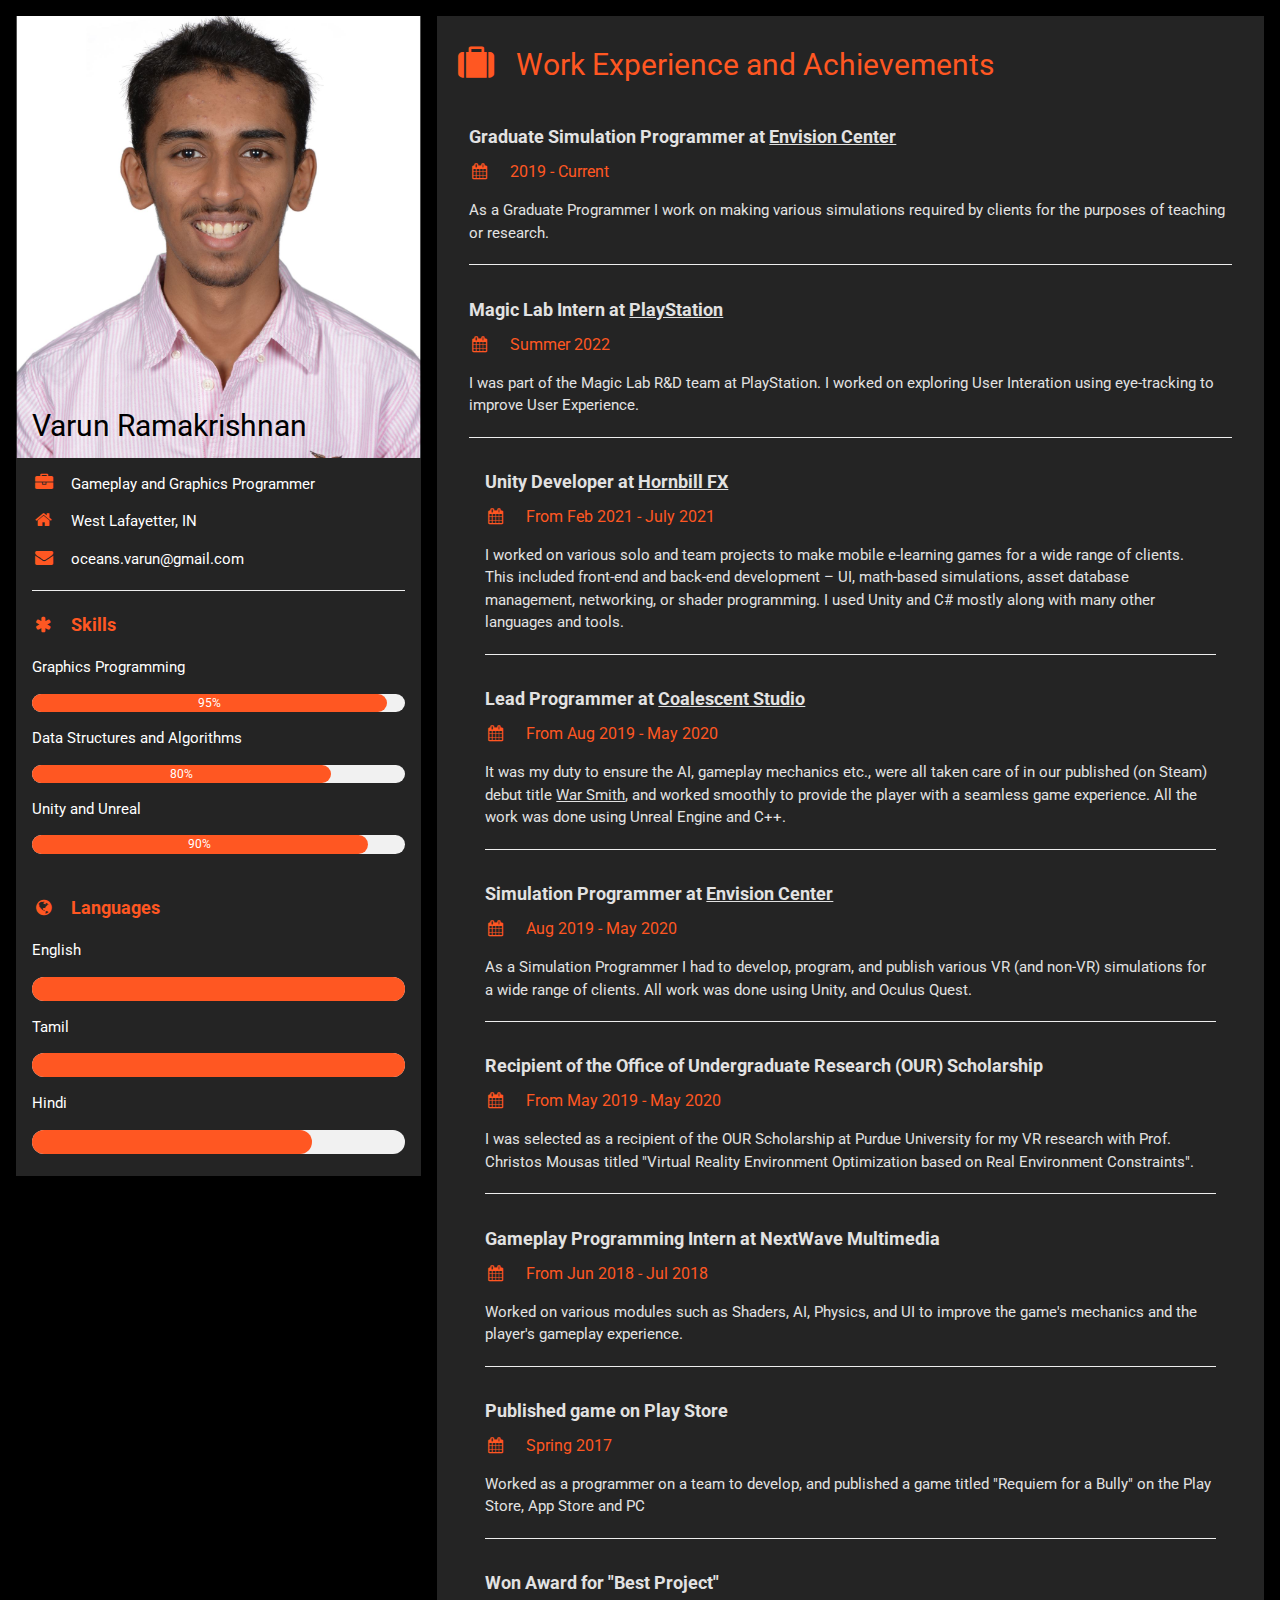
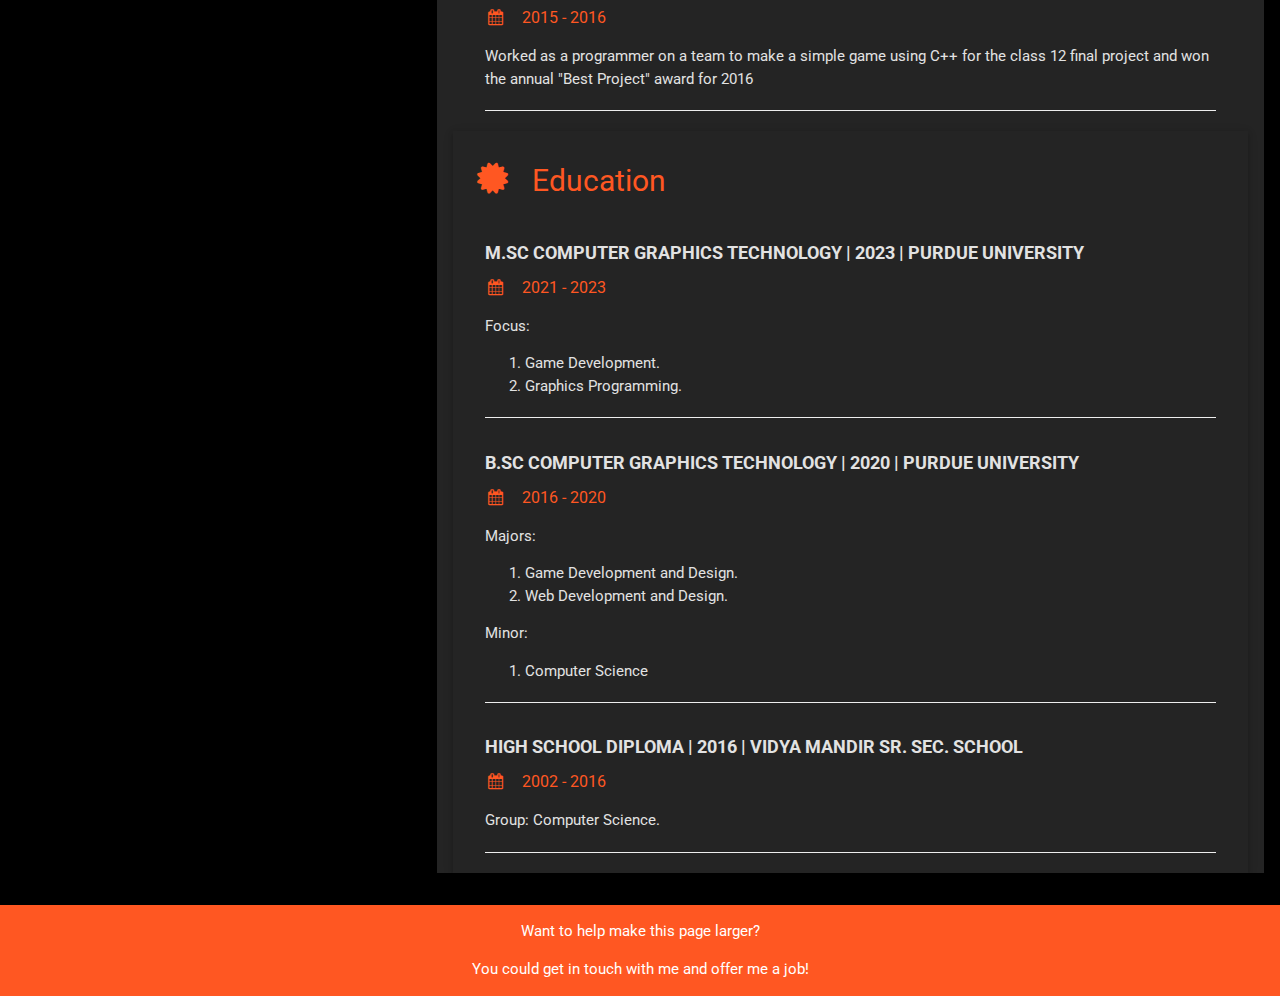
==== commit ff650fcd: "Updated work experience title" ====
--- a/inner/Resume.html
+++ b/inner/Resume.html
@@ -1,228 +1,230 @@
 <!DOCTYPE html>
 <html>
-<title>My Resume</title>
-<meta charset="UTF-8">
-<meta name="viewport" content="width=device-width, initial-scale=1">
-<link rel="stylesheet" href="https://www.w3schools.com/w3css/4/w3.css">
-<link rel='stylesheet' href='https://fonts.googleapis.com/css?family=Roboto'>
-<link rel="stylesheet" href="https://cdnjs.cloudflare.com/ajax/libs/font-awesome/4.7.0/css/font-awesome.min.css">
-<style>
-  html,
-  body,
-  h1,
-  h2,
-  h3,
-  h4,
-  h5,
-  h6 {
-    font-family: "Roboto", sans-serif
-  }
-
-  body,
-  html {
-    background-color: black;
-    color: rgb(226, 226, 226);
-  }
-
-  .grey {
-    background-color: rgb(36, 36, 36);
-  }
-</style>
-
-<body>
-
-  <!-- Page Container -->
-  <div class="w3-content w3-margin-top" style="max-width:1400px;">
-
-    <!-- The Grid -->
-    <div class="w3-row-padding">
-
-      <!-- Left Column -->
-      <div class="w3-third">
-
-        <div class="grey w3-text-white w3-card-4">
-          <div class="w3-display-container">
-            <img src="images/Resume.JPG" style="width:100%" alt="Varun Ramakrishnan">
-            <div class="w3-display-bottomleft w3-container w3-text-black">
-              <h2>Varun Ramakrishnan</h2>
-            </div>
-          </div>
-          <div class="w3-container">
-            <p><i class="fa fa-briefcase fa-fw w3-margin-right w3-large w3-text-deep-orange"></i>Gameplay and Graphics
-              Programmer</p>
-            <p><i class="fa fa-home fa-fw w3-margin-right w3-large w3-text-deep-orange"></i>West Lafayetter, IN</p>
-            <p><i class="fa fa-envelope fa-fw w3-margin-right w3-large w3-text-deep-orange"></i>oceans.varun@gmail.com
-            </p>
-            <hr />
-
-            <p class="w3-large w3-text-deep-orange"><b><i
-                  class="fa fa-asterisk fa-fw w3-margin-right w3-text-deep-orange"></i>Skills</b></p>
-            <p>Graphics Programming</p>
-            <div class="w3-light-grey w3-round-xlarge w3-small">
-              <div class="w3-container w3-center w3-round-xlarge w3-deep-orange" style="width:95%">95%</div>
-            </div>
-            <p>Data Structures and Algorithms</p>
-            <div class="w3-light-grey w3-round-xlarge w3-small">
-              <div class="w3-container w3-center w3-round-xlarge w3-deep-orange" style="width:80%">80%</div>
-            </div>
-            <p>Unity and Unreal</p>
-            <div class="w3-light-grey w3-round-xlarge w3-small">
-              <div class="w3-container w3-center w3-round-xlarge w3-deep-orange" style="width:90%">90%</div>
-            </div>
-            <br>
-            <p class="w3-large w3-text-deep-orange"><b><i
-                  class="fa fa-globe fa-fw w3-margin-right w3-text-deep-orange"></i>Languages</b></p>
-            <p>English</p>
-            <div class="w3-light-grey w3-round-xlarge">
-              <div class="w3-round-xlarge w3-deep-orange" style="height:24px;width:100%"></div>
-            </div>
-            <p>Tamil</p>
-            <div class="w3-light-grey w3-round-xlarge">
-              <div class="w3-round-xlarge w3-deep-orange" style="height:24px;width:100%"></div>
-            </div>
-            <p>Hindi</p>
-            <div class="w3-light-grey w3-round-xlarge">
-              <div class="w3-round-xlarge w3-deep-orange" style="height:24px;width:75%"></div>
-            </div><br>
-          </div>
-        </div><br>
-        <!-- End Left Column -->
-      </div>
-
-      <!-- Right Column -->
-      <div class="w3-twothird">
-        <div class="grey w3-container w3-card-2 w3-margin-bottom">
-          <h2 class="w3-text-deep-orange w3-padding-16"><i
-              class="fa fa-suitcase fa-fw w3-margin-right w3-xxlarge w3-text-deep-orange"></i>Work Experience and
-            Achievements</h2>
-          <div class="w3-container">
-            <h5><b>Simulation Programmer at <a href="https://www.ecshowcase.com/">Envision Center</a></b></h5>
-            <h6 class="w3-text-deep-orange"><i class="fa fa-calendar fa-fw w3-margin-right"></i> 2019 - Current </h6>
-            <p>As a Graduate Programmer I work on making various simulations required by clients for the purposes of
-              teaching or research.</p>
-            <hr />
-          </div>
-          <div class="w3-container">
-            <h5><b>Magic Lab Intern at <a href="https://www.playstation.com/">PlayStation</a></b></h5>
-            <h6 class="w3-text-deep-orange"><i class="fa fa-calendar fa-fw w3-margin-right"></i> Summer 2022 </h6>
-            <p>I was part of the Magic Lab R&D team at PlayStation. I worked on exploring User Interation using
-              eye-tracking to improve User Experience.</p>
-            <hr />
-          </div>
-          <div class="w3-container">
-            <div class="w3-container">
-              <h5><b>Unity Developer at <a href="https://www.hornbillfx.com/">Hornbill FX</a></b></h5>
-              <h6 class="w3-text-deep-orange"><i class="fa fa-calendar fa-fw w3-margin-right"></i> From Feb 2021 - July
-                2021</h6>
-              <p>I worked on various solo and team projects to make mobile e-learning games for a wide range of clients.
-                This included front-end and back-end development – UI,
-                math-based simulations, asset database management, networking, or shader programming. I used Unity and
-                C# mostly along with many other languages and tools.</p>
-              <hr />
-            </div>
-            <div class="w3-container">
-              <h5><b>Lead Programmer at <a href="http://coalescentstudio.com/">Coalescent Studio</a></b></h5>
-              <h6 class="w3-text-deep-orange"><i class="fa fa-calendar fa-fw w3-margin-right"></i> From Aug 2019 - May
-                2020</h6>
-              <p>It was my duty to ensure the AI, gameplay mechanics etc., were all taken care of in our
-                published (on Steam) debut title <a href="https://store.steampowered.com/app/1269250/War_Smith/">War
-                  Smith</a>, and worked smoothly to provide the player with
-                a seamless game experience. All the work was done using Unreal Engine and C++.</p>
-              <hr />
-            </div>
-            <div class="w3-container">
-              <h5><b>Simulation Programmer at <a href="https://www.ecshowcase.com/">Envision Center</a></b></h5>
-              <h6 class="w3-text-deep-orange"><i class="fa fa-calendar fa-fw w3-margin-right"></i> Aug 2019 - May 2020
-              </h6>
-              <p>As a Simulation Programmer I had to develop, program, and publish various VR (and non-VR)
-                simulations for a wide range of clients. All work was done using Unity, and Oculus Quest.</p>
-              <hr />
-            </div>
-            <div class="w3-container">
-              <h5><b>Recipient of the Office of Undergraduate Research (OUR) Scholarship</b></h5>
-              <h6 class="w3-text-deep-orange"><i class="fa fa-calendar fa-fw w3-margin-right"></i> From May 2019 - May
-                2020</h6>
-              <p> I was selected as a recipient of the OUR Scholarship at Purdue University for my VR research with
-                Prof. Christos Mousas
-                titled "Virtual Reality Environment Optimization based on Real Environment Constraints".</p>
-              <hr />
-            </div>
-            <div class="w3-container">
-              <h5><b>Gameplay Programming Intern at NextWave Multimedia</b></h5>
-              <h6 class="w3-text-deep-orange"><i class="fa fa-calendar fa-fw w3-margin-right"></i> From Jun 2018 - Jul
-                2018</h6>
-              <p> Worked on various modules such as Shaders, AI, Physics, and UI to improve the game's mechanics and the
-                player's gameplay experience.</p>
-              <hr />
-            </div>
-            <div class="w3-container">
-              <h5><b>Published game on Play Store</b></h5>
-              <h6 class="w3-text-deep-orange"><i class="fa fa-calendar fa-fw w3-margin-right"></i> Spring 2017 </h6>
-              <p>Worked as a programmer on a team to develop, and published a game titled "Requiem for a Bully" on the
-                Play Store, App Store and PC</p>
-              <hr />
-            </div>
-            <div class="w3-container">
-              <h5><b>Won Award for "Best Project"</b></h5>
-              <h6 class="w3-text-deep-orange"><i class="fa fa-calendar fa-fw w3-margin-right"></i>2015 - 2016</h6>
-              <p>Worked as a programmer on a team to make a simple game using C++ for the class 12 final project and won
-                the annual "Best Project" award for 2016</p>
-              <hr />
-            </div>
-          </div>
-
-          <div class="grey w3-container w3-card-2">
-            <h2 class="w3-text-deep-orange w3-padding-16"><i
-                class="fa fa-certificate fa-fw w3-margin-right w3-xxlarge w3-text-deep-orange"></i>Education</h2>
-            <div class="w3-container">
-              <h5><b>M.SC COMPUTER GRAPHICS TECHNOLOGY | 2023 | PURDUE UNIVERSITY</b></h5>
-              <h6 class="w3-text-deep-orange"><i class="fa fa-calendar fa-fw w3-margin-right"></i>2021 - 2023</h6>
-              <p>Focus:
-              <ol>
-                <li>Game Development.</li>
-                <li>Graphics Programming.</li>
-              </ol>
+  <head>
+    <title>My Resume</title>
+    <meta charset="UTF-8">
+    <meta name="viewport" content="width=device-width, initial-scale=1">
+    <link rel="stylesheet" href="https://www.w3schools.com/w3css/4/w3.css">
+    <link rel='stylesheet' href='https://fonts.googleapis.com/css?family=Roboto'>
+    <link rel="stylesheet" href="https://cdnjs.cloudflare.com/ajax/libs/font-awesome/4.7.0/css/font-awesome.min.css">
+    <style>
+      html,
+      body,
+      h1,
+      h2,
+      h3,
+      h4,
+      h5,
+      h6 {
+        font-family: "Roboto", sans-serif;
+      }
+    
+      body,
+      html {
+        background-color: black;
+        color: #e2e2e2;
+      }
+    
+      .grey {
+        background-color: #242424;
+      }
+    </style>
+  </head>
+  <body>
+
+    <!-- Page Container -->
+    <div class="w3-content w3-margin-top" style="max-width:1400px;">
+
+      <!-- The Grid -->
+      <div class="w3-row-padding">
+
+        <!-- Left Column -->
+        <div class="w3-third">
+
+          <div class="grey w3-text-white w3-card-4">
+            <div class="w3-display-container">
+              <img src="images/Resume.JPG" style="width:100%" alt="Varun Ramakrishnan">
+              <div class="w3-display-bottomleft w3-container w3-text-black">
+                <h2>Varun Ramakrishnan</h2>
+              </div>
+            </div>
+            <div class="w3-container">
+              <p><i class="fa fa-briefcase fa-fw w3-margin-right w3-large w3-text-deep-orange"></i>Gameplay and Graphics
+                Programmer</p>
+              <p><i class="fa fa-home fa-fw w3-margin-right w3-large w3-text-deep-orange"></i>West Lafayetter, IN</p>
+              <p><i class="fa fa-envelope fa-fw w3-margin-right w3-large w3-text-deep-orange"></i>oceans.varun@gmail.com
               </p>
               <hr />
-            </div>
-            <div class="w3-container">
-              <h5><b>B.SC COMPUTER GRAPHICS TECHNOLOGY | 2020 | PURDUE UNIVERSITY</b></h5>
-              <h6 class="w3-text-deep-orange"><i class="fa fa-calendar fa-fw w3-margin-right"></i>2016 - 2020</h6>
-              <p>Majors:
-              <ol>
-                <li>Game Development and Design.</li>
-                <li>Web Development and Design.</li>
-              </ol>
-              </p>
-              <p>Minor:
-              <ol>
-                <li>Computer Science</li>
-              </ol>
-              </p>
+
+              <p class="w3-large w3-text-deep-orange"><b><i
+                    class="fa fa-asterisk fa-fw w3-margin-right w3-text-deep-orange"></i>Skills</b></p>
+              <p>Graphics Programming</p>
+              <div class="w3-light-grey w3-round-xlarge w3-small">
+                <div class="w3-container w3-center w3-round-xlarge w3-deep-orange" style="width:95%">95%</div>
+              </div>
+              <p>Data Structures and Algorithms</p>
+              <div class="w3-light-grey w3-round-xlarge w3-small">
+                <div class="w3-container w3-center w3-round-xlarge w3-deep-orange" style="width:80%">80%</div>
+              </div>
+              <p>Unity and Unreal</p>
+              <div class="w3-light-grey w3-round-xlarge w3-small">
+                <div class="w3-container w3-center w3-round-xlarge w3-deep-orange" style="width:90%">90%</div>
+              </div>
+              <br>
+              <p class="w3-large w3-text-deep-orange"><b><i
+                    class="fa fa-globe fa-fw w3-margin-right w3-text-deep-orange"></i>Languages</b></p>
+              <p>English</p>
+              <div class="w3-light-grey w3-round-xlarge">
+                <div class="w3-round-xlarge w3-deep-orange" style="height:24px;width:100%"></div>
+              </div>
+              <p>Tamil</p>
+              <div class="w3-light-grey w3-round-xlarge">
+                <div class="w3-round-xlarge w3-deep-orange" style="height:24px;width:100%"></div>
+              </div>
+              <p>Hindi</p>
+              <div class="w3-light-grey w3-round-xlarge">
+                <div class="w3-round-xlarge w3-deep-orange" style="height:24px;width:75%"></div>
+              </div><br>
+            </div>
+          </div><br>
+          <!-- End Left Column -->
+        </div>
+
+        <!-- Right Column -->
+        <div class="w3-twothird">
+          <div class="grey w3-container w3-card-2 w3-margin-bottom">
+            <h2 class="w3-text-deep-orange w3-padding-16"><i
+                class="fa fa-suitcase fa-fw w3-margin-right w3-xxlarge w3-text-deep-orange"></i>Work Experience and
+              Achievements</h2>
+            <div class="w3-container">
+              <h5><b>Graduate Simulation Programmer at <a href="https://www.ecshowcase.com/">Envision Center</a></b></h5>
+              <h6 class="w3-text-deep-orange"><i class="fa fa-calendar fa-fw w3-margin-right"></i> 2019 - Current </h6>
+              <p>As a Graduate Programmer I work on making various simulations required by clients for the purposes of
+                teaching or research.</p>
               <hr />
             </div>
             <div class="w3-container">
-              <h5><b>HIGH SCHOOL DIPLOMA | 2016 | VIDYA MANDIR SR. SEC. SCHOOL</b></h5>
-              <h6 class="w3-text-deep-orange"><i class="fa fa-calendar fa-fw w3-margin-right"></i>2002 - 2016</h6>
-              <p>Group: Computer Science.</p>
+              <h5><b>Magic Lab Intern at <a href="https://www.playstation.com/">PlayStation</a></b></h5>
+              <h6 class="w3-text-deep-orange"><i class="fa fa-calendar fa-fw w3-margin-right"></i> Summer 2022 </h6>
+              <p>I was part of the Magic Lab R&D team at PlayStation. I worked on exploring User Interation using
+                eye-tracking to improve User Experience.</p>
               <hr />
             </div>
+            <div class="w3-container">
+              <div class="w3-container">
+                <h5><b>Unity Developer at <a href="https://www.hornbillfx.com/">Hornbill FX</a></b></h5>
+                <h6 class="w3-text-deep-orange"><i class="fa fa-calendar fa-fw w3-margin-right"></i> From Feb 2021 - July
+                  2021</h6>
+                <p>I worked on various solo and team projects to make mobile e-learning games for a wide range of clients.
+                  This included front-end and back-end development – UI,
+                  math-based simulations, asset database management, networking, or shader programming. I used Unity and
+                  C# mostly along with many other languages and tools.</p>
+                <hr />
+              </div>
+              <div class="w3-container">
+                <h5><b>Lead Programmer at <a href="http://coalescentstudio.com/">Coalescent Studio</a></b></h5>
+                <h6 class="w3-text-deep-orange"><i class="fa fa-calendar fa-fw w3-margin-right"></i> From Aug 2019 - May
+                  2020</h6>
+                <p>It was my duty to ensure the AI, gameplay mechanics etc., were all taken care of in our
+                  published (on Steam) debut title <a href="https://store.steampowered.com/app/1269250/War_Smith/">War
+                    Smith</a>, and worked smoothly to provide the player with
+                  a seamless game experience. All the work was done using Unreal Engine and C++.</p>
+                <hr />
+              </div>
+              <div class="w3-container">
+                <h5><b>Simulation Programmer at <a href="https://www.ecshowcase.com/">Envision Center</a></b></h5>
+                <h6 class="w3-text-deep-orange"><i class="fa fa-calendar fa-fw w3-margin-right"></i> Aug 2019 - May 2020
+                </h6>
+                <p>As a Simulation Programmer I had to develop, program, and publish various VR (and non-VR)
+                  simulations for a wide range of clients. All work was done using Unity, and Oculus Quest.</p>
+                <hr />
+              </div>
+              <div class="w3-container">
+                <h5><b>Recipient of the Office of Undergraduate Research (OUR) Scholarship</b></h5>
+                <h6 class="w3-text-deep-orange"><i class="fa fa-calendar fa-fw w3-margin-right"></i> From May 2019 - May
+                  2020</h6>
+                <p> I was selected as a recipient of the OUR Scholarship at Purdue University for my VR research with
+                  Prof. Christos Mousas
+                  titled "Virtual Reality Environment Optimization based on Real Environment Constraints".</p>
+                <hr />
+              </div>
+              <div class="w3-container">
+                <h5><b>Gameplay Programming Intern at NextWave Multimedia</b></h5>
+                <h6 class="w3-text-deep-orange"><i class="fa fa-calendar fa-fw w3-margin-right"></i> From Jun 2018 - Jul
+                  2018</h6>
+                <p> Worked on various modules such as Shaders, AI, Physics, and UI to improve the game's mechanics and the
+                  player's gameplay experience.</p>
+                <hr />
+              </div>
+              <div class="w3-container">
+                <h5><b>Published game on Play Store</b></h5>
+                <h6 class="w3-text-deep-orange"><i class="fa fa-calendar fa-fw w3-margin-right"></i> Spring 2017 </h6>
+                <p>Worked as a programmer on a team to develop, and published a game titled "Requiem for a Bully" on the
+                  Play Store, App Store and PC</p>
+                <hr />
+              </div>
+              <div class="w3-container">
+                <h5><b>Won Award for "Best Project"</b></h5>
+                <h6 class="w3-text-deep-orange"><i class="fa fa-calendar fa-fw w3-margin-right"></i>2015 - 2016</h6>
+                <p>Worked as a programmer on a team to make a simple game using C++ for the class 12 final project and won
+                  the annual "Best Project" award for 2016</p>
+                <hr />
+              </div>
+            </div>
+
+            <div class="grey w3-container w3-card-2">
+              <h2 class="w3-text-deep-orange w3-padding-16"><i
+                  class="fa fa-certificate fa-fw w3-margin-right w3-xxlarge w3-text-deep-orange"></i>Education</h2>
+              <div class="w3-container">
+                <h5><b>M.SC COMPUTER GRAPHICS TECHNOLOGY | 2023 | PURDUE UNIVERSITY</b></h5>
+                <h6 class="w3-text-deep-orange"><i class="fa fa-calendar fa-fw w3-margin-right"></i>2021 - 2023</h6>
+                <p>Focus:
+                <ol>
+                  <li>Game Development.</li>
+                  <li>Graphics Programming.</li>
+                </ol>
+                </p>
+                <hr />
+              </div>
+              <div class="w3-container">
+                <h5><b>B.SC COMPUTER GRAPHICS TECHNOLOGY | 2020 | PURDUE UNIVERSITY</b></h5>
+                <h6 class="w3-text-deep-orange"><i class="fa fa-calendar fa-fw w3-margin-right"></i>2016 - 2020</h6>
+                <p>Majors:
+                <ol>
+                  <li>Game Development and Design.</li>
+                  <li>Web Development and Design.</li>
+                </ol>
+                </p>
+                <p>Minor:
+                <ol>
+                  <li>Computer Science</li>
+                </ol>
+                </p>
+                <hr />
+              </div>
+              <div class="w3-container">
+                <h5><b>HIGH SCHOOL DIPLOMA | 2016 | VIDYA MANDIR SR. SEC. SCHOOL</b></h5>
+                <h6 class="w3-text-deep-orange"><i class="fa fa-calendar fa-fw w3-margin-right"></i>2002 - 2016</h6>
+                <p>Group: Computer Science.</p>
+                <hr />
+              </div>
+            </div>
+
+            <!-- End Right Column -->
           </div>
 
-          <!-- End Right Column -->
+          <!-- End Grid -->
         </div>
 
-        <!-- End Grid -->
+        <!-- End Page Container -->
       </div>
-
-      <!-- End Page Container -->
+      
+      <footer class="w3-container w3-deep-orange w3-center w3-margin-top">
+        <p>Want to help make this page larger?</p>
+        <p>You could get in touch with me and offer me a job!</p>
+      </footer>
     </div>
 
-    <footer class="w3-container w3-deep-orange w3-center w3-margin-top">
-      <p>Want to help make this page larger?</p>
-      <p>You could get in touch with me and offer me a job!</p>
-    </footer>
-
-</body>
+  </body>
 
 </html>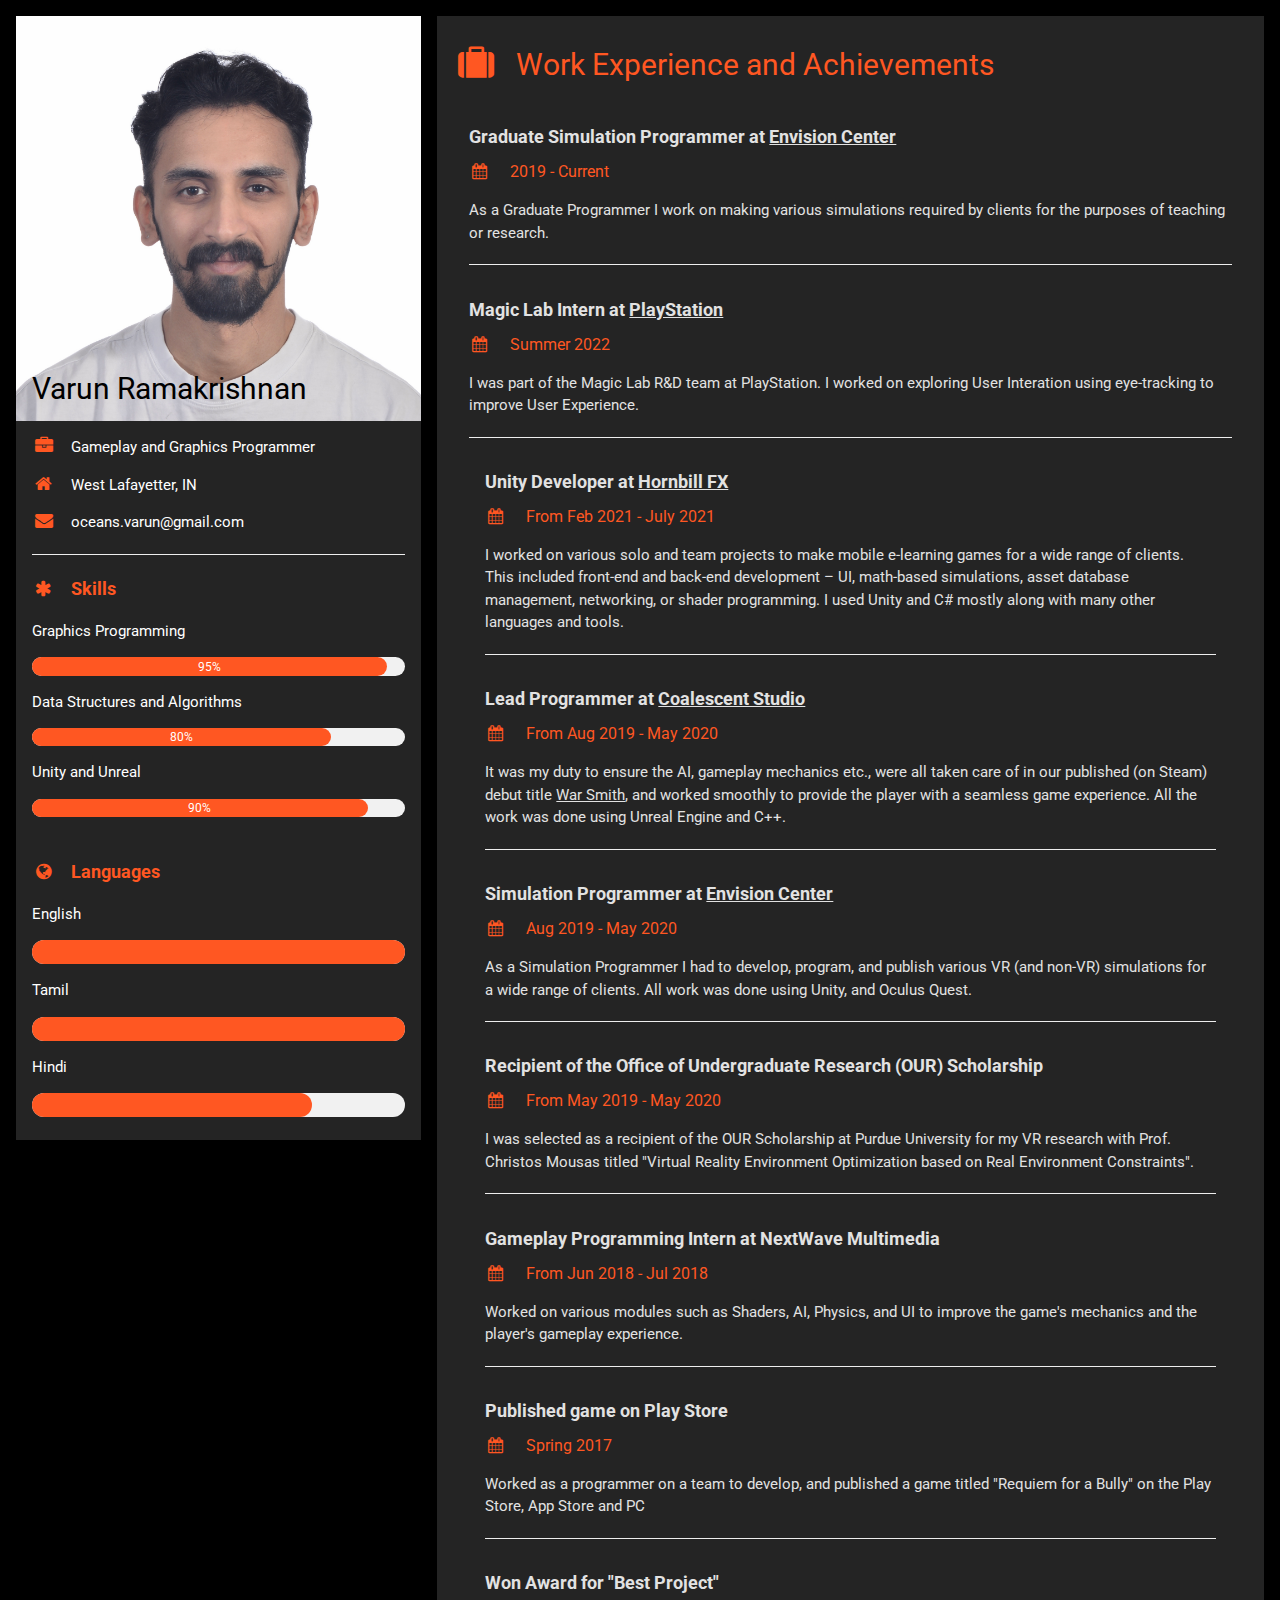
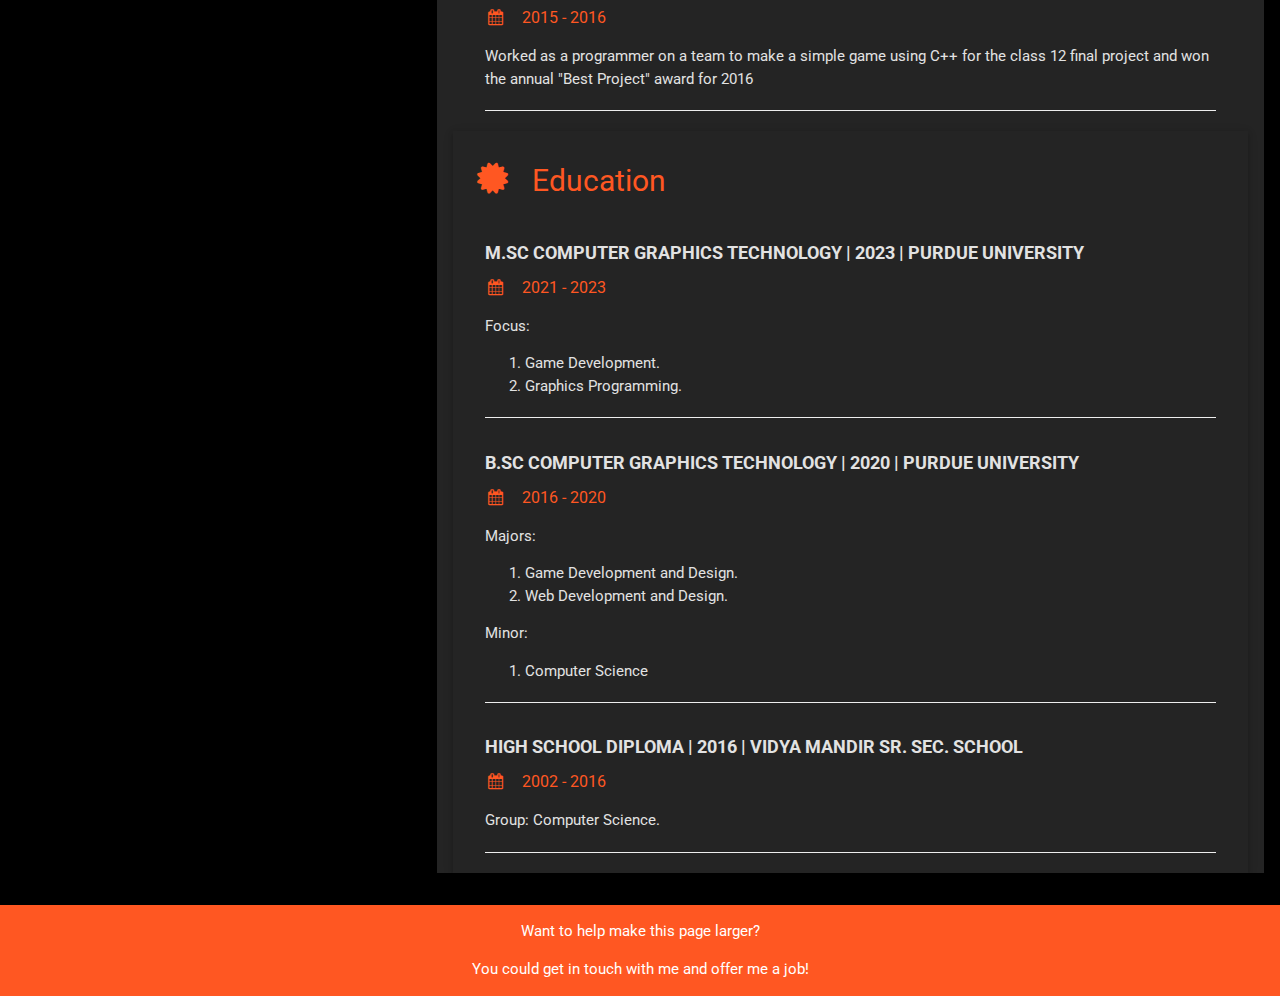
==== commit ab07e716: "Update images" ====
--- a/inner/Resume.html
+++ b/inner/Resume.html
@@ -43,7 +43,7 @@
 
           <div class="grey w3-text-white w3-card-4">
             <div class="w3-display-container">
-              <img src="images/Resume.JPG" style="width:100%" alt="Varun Ramakrishnan">
+              <img src="images/Resume.jpeg" style="width:100%" alt="Varun Ramakrishnan">
               <div class="w3-display-bottomleft w3-container w3-text-black">
                 <h2>Varun Ramakrishnan</h2>
               </div>
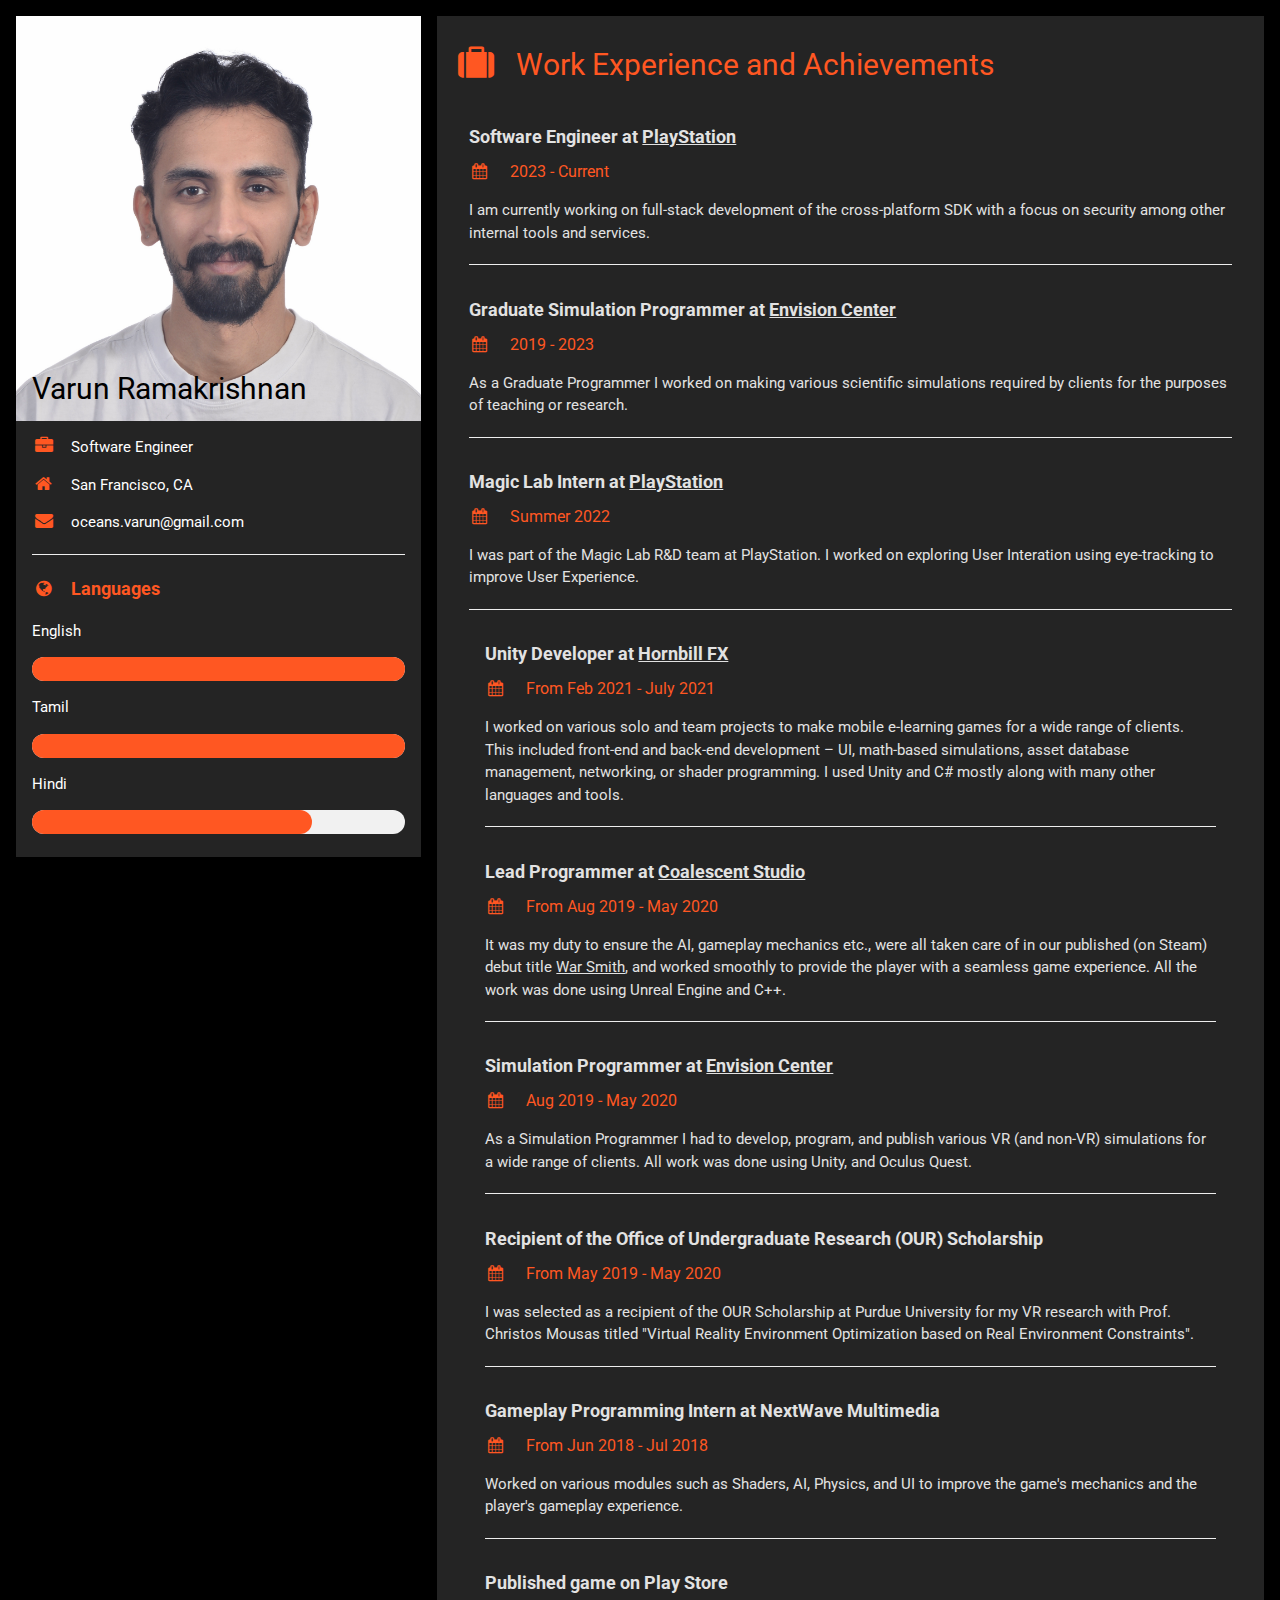
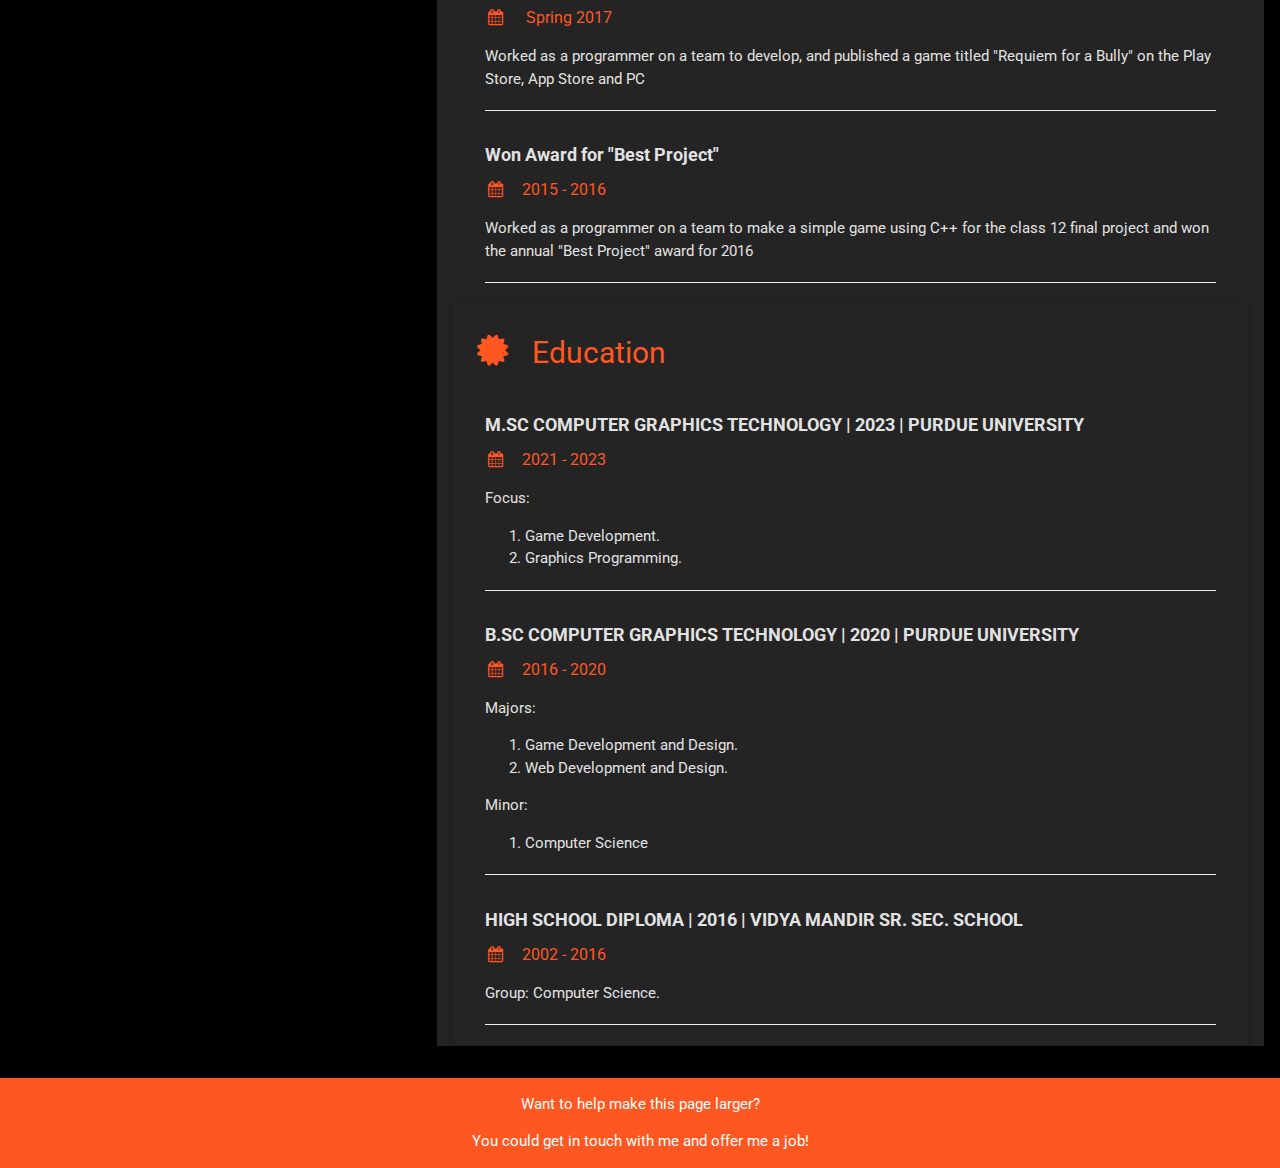
==== commit 911b2bbe: "Update information" ====
--- a/inner/Resume.html
+++ b/inner/Resume.html
@@ -49,28 +49,11 @@
               </div>
             </div>
             <div class="w3-container">
-              <p><i class="fa fa-briefcase fa-fw w3-margin-right w3-large w3-text-deep-orange"></i>Gameplay and Graphics
-                Programmer</p>
-              <p><i class="fa fa-home fa-fw w3-margin-right w3-large w3-text-deep-orange"></i>West Lafayetter, IN</p>
+              <p><i class="fa fa-briefcase fa-fw w3-margin-right w3-large w3-text-deep-orange"></i>Software Engineer</p>
+              <p><i class="fa fa-home fa-fw w3-margin-right w3-large w3-text-deep-orange"></i>San Francisco, CA</p>
               <p><i class="fa fa-envelope fa-fw w3-margin-right w3-large w3-text-deep-orange"></i>oceans.varun@gmail.com
               </p>
               <hr />
-
-              <p class="w3-large w3-text-deep-orange"><b><i
-                    class="fa fa-asterisk fa-fw w3-margin-right w3-text-deep-orange"></i>Skills</b></p>
-              <p>Graphics Programming</p>
-              <div class="w3-light-grey w3-round-xlarge w3-small">
-                <div class="w3-container w3-center w3-round-xlarge w3-deep-orange" style="width:95%">95%</div>
-              </div>
-              <p>Data Structures and Algorithms</p>
-              <div class="w3-light-grey w3-round-xlarge w3-small">
-                <div class="w3-container w3-center w3-round-xlarge w3-deep-orange" style="width:80%">80%</div>
-              </div>
-              <p>Unity and Unreal</p>
-              <div class="w3-light-grey w3-round-xlarge w3-small">
-                <div class="w3-container w3-center w3-round-xlarge w3-deep-orange" style="width:90%">90%</div>
-              </div>
-              <br>
               <p class="w3-large w3-text-deep-orange"><b><i
                     class="fa fa-globe fa-fw w3-margin-right w3-text-deep-orange"></i>Languages</b></p>
               <p>English</p>
@@ -96,10 +79,16 @@
             <h2 class="w3-text-deep-orange w3-padding-16"><i
                 class="fa fa-suitcase fa-fw w3-margin-right w3-xxlarge w3-text-deep-orange"></i>Work Experience and
               Achievements</h2>
-            <div class="w3-container">
+              <div class="w3-container">
+                <h5><b>Software Engineer at <a href="https://www.playstation.com/">PlayStation</a></b></h5>
+                <h6 class="w3-text-deep-orange"><i class="fa fa-calendar fa-fw w3-margin-right"></i> 2023 - Current </h6>
+                <p>I am currently working on full-stack development of the cross-platform SDK with a focus on security among other internal tools and services. </p>
+                <hr />
+              </div>
+              <div class="w3-container">
               <h5><b>Graduate Simulation Programmer at <a href="https://www.ecshowcase.com/">Envision Center</a></b></h5>
-              <h6 class="w3-text-deep-orange"><i class="fa fa-calendar fa-fw w3-margin-right"></i> 2019 - Current </h6>
-              <p>As a Graduate Programmer I work on making various simulations required by clients for the purposes of
+              <h6 class="w3-text-deep-orange"><i class="fa fa-calendar fa-fw w3-margin-right"></i> 2019 - 2023 </h6>
+              <p>As a Graduate Programmer I worked on making various scientific simulations required by clients for the purposes of
                 teaching or research.</p>
               <hr />
             </div>
